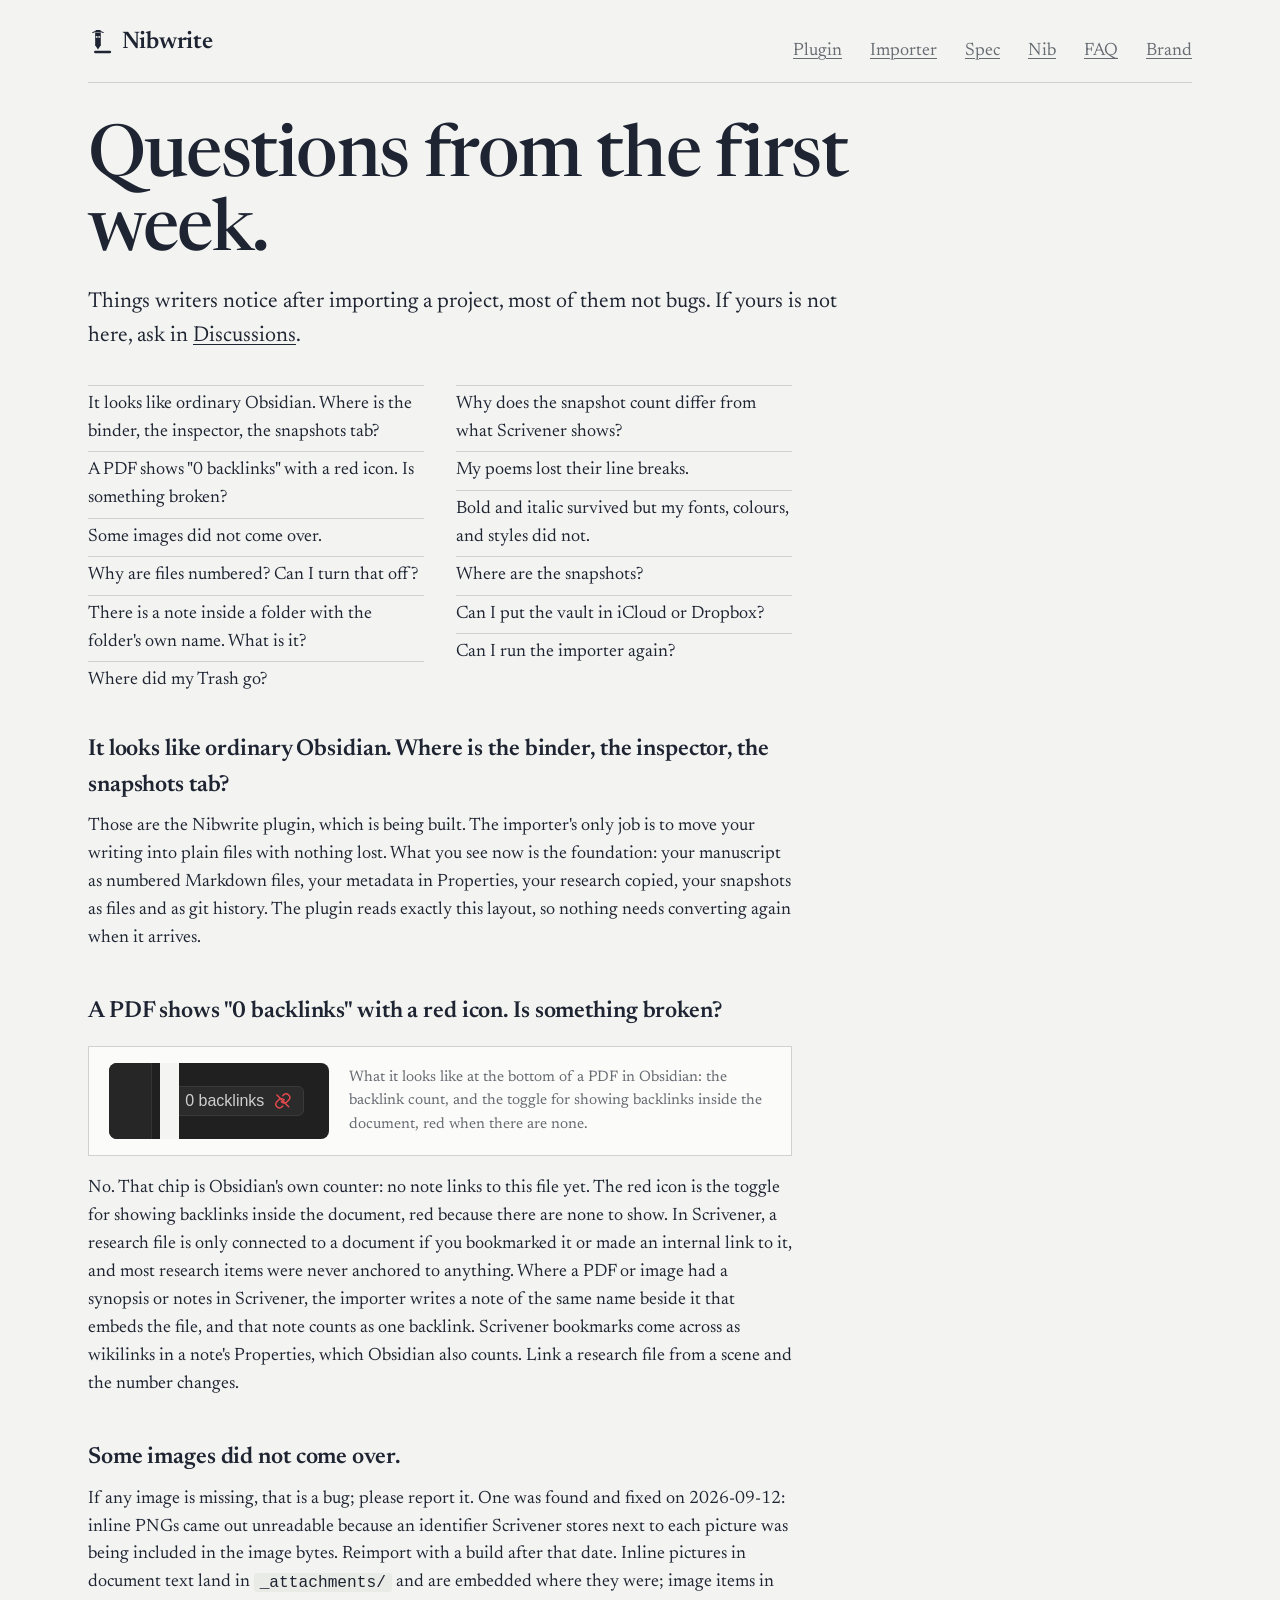
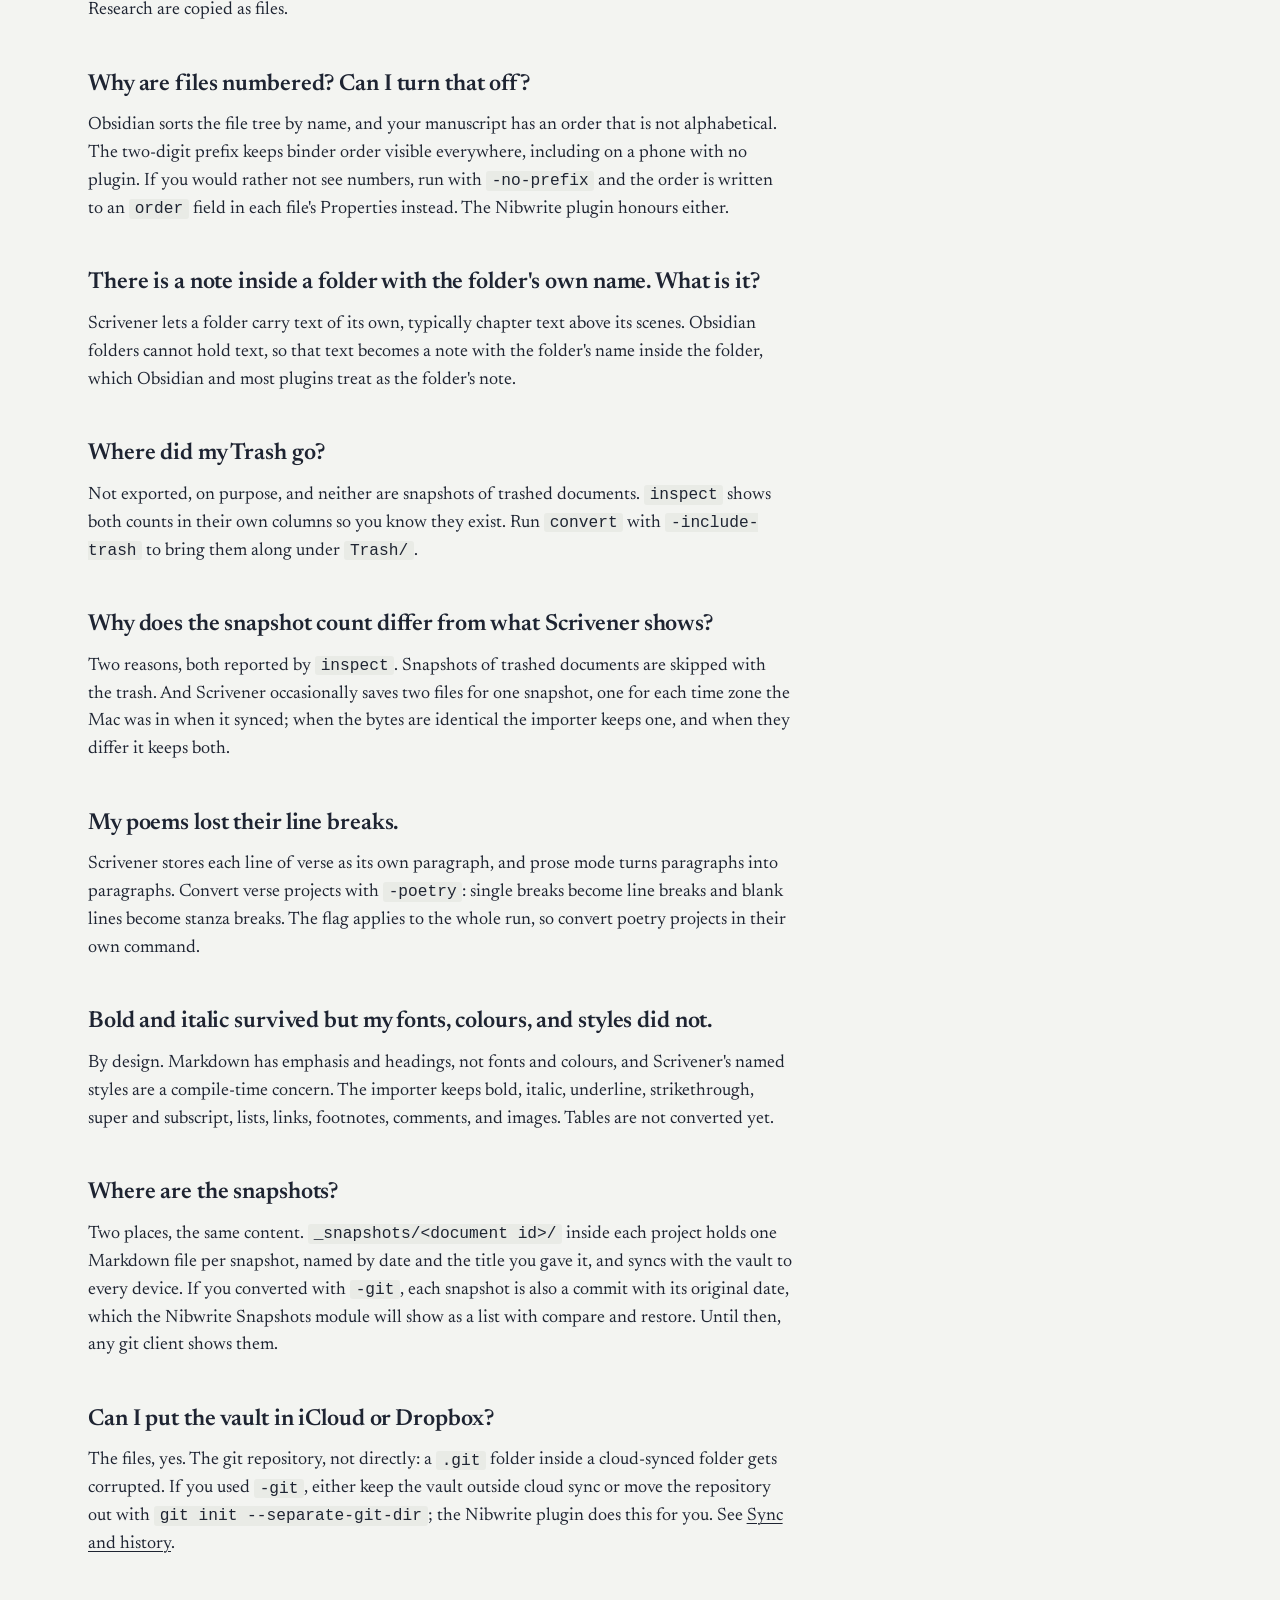
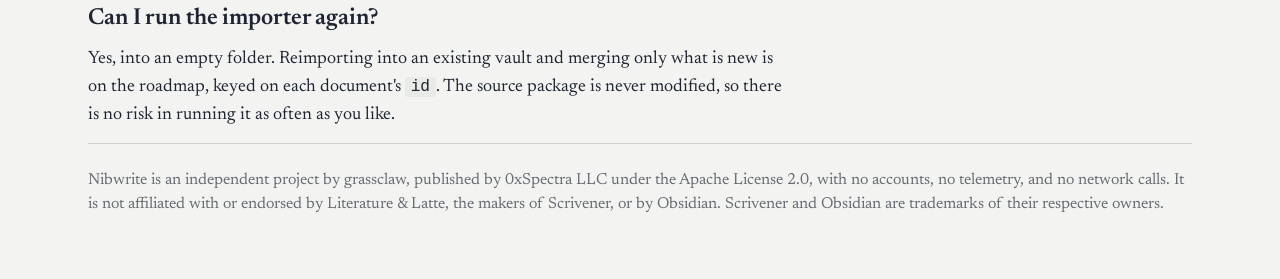
==== faq.html @ b35f5a3b "feat(site): rename the pages to Nibwrite with the Nib Rider sting as hero Signed-off-by: grassclaw <" ====
<!doctype html>
<html lang="en">
<head>
<meta charset="utf-8">
<meta name="viewport" content="width=device-width, initial-scale=1">
<title>Nibwrite FAQ</title>
<meta name="description" content="Binder, snapshots with side-by-side compare, inspector, corkboard, timeline, research, and compile for Obsidian. Files you own, git underneath.">
<link rel="icon" href="assets/favicon.svg" type="image/svg+xml">
<meta property="og:title" content="Nibwrite FAQ">
<meta property="og:description" content="Binder, snapshots with side-by-side compare, inspector, corkboard, research, and compile. Files you own.">
<meta property="og:image" content="https://longhand-io.github.io/longhand-site/brand/social/social-preview.png">
<meta name="twitter:card" content="summary_large_image">
<link rel="preconnect" href="https://fonts.googleapis.com">
<link rel="preconnect" href="https://fonts.gstatic.com" crossorigin>
<link href="https://fonts.googleapis.com/css2?family=Newsreader:ital,opsz,wght@0,6..72,400;0,6..72,500;0,6..72,600;1,6..72,400&display=swap" rel="stylesheet">
<style>
  :root {
    --paper: #F3F4F1;
    --paper-deep: #E9EBE6;
    --ink: #1E2432;
    --graphite: #676B72;
    --rule: #CFD2CC;
    --removed: #A8322B;
    --removed-wash: #F4DEDC;
    --added: #2F6F4E;
    --added-wash: #DCEBE2;
    --measure: 66ch;
  }
  * { box-sizing: border-box; }
  html { background: var(--paper); color: var(--ink); }
  body {
    margin: 0;
    font-family: "Newsreader", Georgia, "Times New Roman", serif;
    font-optical-sizing: auto;
    font-size: 1.125rem;
    line-height: 1.55;
  }
  a { color: inherit; text-decoration-thickness: 1px; text-underline-offset: 3px; }
  a:focus-visible, button:focus-visible { outline: 2px solid var(--ink); outline-offset: 3px; }
  .wrap { max-width: 72rem; margin: 0 auto; padding: 0 1.5rem; }
  header {
    display: flex; justify-content: space-between; align-items: baseline;
    padding: 1.5rem 0 1rem; border-bottom: 1px solid var(--rule);
  }
  header .name { display: flex; align-items: center; gap: .5rem; font-size: 1.5rem; font-weight: 600; letter-spacing: -0.01em; }
  header .name svg { width: 1.6rem; height: 1.6rem; }
  header nav a { margin-left: 1.5rem; color: var(--graphite); }
  h1 {
    font-size: clamp(2.4rem, 6vw, 4.5rem);
    line-height: 1.02; font-weight: 500; letter-spacing: -0.02em;
    margin: 2.5rem 0 1rem; max-width: 18ch;
  }
  .lede { font-size: 1.35rem; max-width: var(--measure); margin: 0 0 2rem; color: var(--ink); }
  .lede em { font-style: italic; }

  /* the compare panel */
  .compare {
    border: 1px solid var(--rule); background: #FBFBF9;
    margin: 0 0 4rem;
  }
  .compare .bar {
    display: grid; grid-template-columns: 1fr 1fr; gap: 0;
    border-bottom: 1px solid var(--rule); color: var(--graphite); font-size: 1rem;
  }
  .compare .bar div { padding: .7rem 1.25rem; }
  .compare .bar div + div { border-left: 1px solid var(--rule); }
  .compare .bar strong { color: var(--ink); font-weight: 500; }
  .compare .panes { display: grid; grid-template-columns: 1fr 1fr; }
  .compare .pane { padding: 1.5rem 1.25rem 1.75rem; }
  .compare .pane + .pane { border-left: 1px solid var(--rule); }
  .compare p { margin: 0 0 1rem; max-width: 40ch; }
  .compare p:last-child { margin-bottom: 0; }
  del, ins { text-decoration: none; padding: 0 .08em; border-radius: 2px; transition: background-color .6s ease, color .6s ease; }
  del { color: var(--removed); background: var(--removed-wash); }
  ins { color: var(--added); background: var(--added-wash); }
  .compare.quiet del, .compare.quiet ins { background: transparent; color: inherit; }
  .compare .foot {
    border-top: 1px solid var(--rule); padding: .7rem 1.25rem;
    font-family: ui-monospace, "SF Mono", Menlo, Consolas, monospace; font-size: .85rem; color: var(--graphite);
    white-space: nowrap; overflow-x: auto;
  }
  .compare .foot span { color: var(--ink); }

  section { padding: 0 0 3.5rem; }
  h2 { font-size: 1.9rem; font-weight: 500; letter-spacing: -0.01em; margin: 0 0 1rem; }
  section > p { max-width: var(--measure); margin: 0 0 1rem; }
  dl.changes { display: grid; grid-template-columns: 1fr 1fr; gap: 1.25rem 3rem; margin: 1.5rem 0 0; max-width: 60rem; }
  dl.changes div { border-top: 1px solid var(--rule); padding-top: .75rem; }
  dl.changes dt { font-weight: 600; margin: 0 0 .2rem; }
  dl.changes dd { margin: 0; color: var(--graphite); }
  ul.plain { list-style: none; padding: 0; margin: 1rem 0 0; max-width: var(--measure); }
  ul.plain li { padding: .55rem 0; border-top: 1px solid var(--rule); }
  ul.plain li:first-child { border-top: 0; padding-top: 0; }
  pre {
    background: var(--paper-deep); padding: 1rem 1.25rem; overflow-x: auto;
    font-family: ui-monospace, "SF Mono", Menlo, Consolas, monospace; font-size: .92rem; line-height: 1.5;
    max-width: 60rem; margin: 1rem 0;
  }
  .two { display: grid; grid-template-columns: 1fr 1fr; gap: 3rem; max-width: 60rem; }
  .two > div { min-width: 0; }
  .two h3 { font-size: 1.25rem; font-weight: 600; margin: 0 0 .5rem; }
  .two p { margin: 0 0 .75rem; color: var(--graphite); }
  footer { border-top: 1px solid var(--rule); padding: 1.5rem 0 3rem; color: var(--graphite); font-size: 1rem; }

  /* feature panels */
  .panel { border: 1px solid var(--rule); background: #FBFBF9; margin: 1.5rem 0 0; }
  .panel .bar { display: flex; justify-content: space-between; gap: 1rem; padding: .7rem 1.25rem; border-bottom: 1px solid var(--rule); color: var(--graphite); font-size: 1rem; }
  .panel .bar strong { color: var(--ink); font-weight: 500; }
  .panel .body { padding: 1.25rem; }
  .feature { padding: 0 0 3.5rem; }
  .feature > p { max-width: var(--measure); margin: 0 0 .5rem; }
  .split { display: grid; grid-template-columns: 1.2fr 1fr; }
  .split > div + div { border-left: 1px solid var(--rule); }
  .split > div { padding: 1.25rem; }
  .tag { display: inline-block; border: 1px solid var(--rule); border-radius: 3px; padding: .05rem .45rem; font-size: .9rem; color: var(--ink); background: #fff; white-space: nowrap; }
  .lab { display: inline-block; width: .7rem; height: .7rem; border-radius: 50%; vertical-align: -1px; margin-right: .35rem; }
  .red { background: #B65A52; } .blue { background: #4C6A9A; } .green { background: #5E8A5C; } .yellow { background: #C9A24A; }

  /* timeline */
  .tl { position: relative; padding: .5rem 0 0; }
  .tl .ruler { display: flex; justify-content: space-between; border-bottom: 1px solid var(--ink); padding-bottom: .3rem; font-size: .9rem; color: var(--graphite); }
  .tl .track { position: relative; height: 4.6rem; }
  .tl .track + .track { border-top: 1px dashed var(--rule); }
  .tl .track .name { position: absolute; left: 0; top: .5rem; font-size: .85rem; color: var(--graphite); }
  .tl .pin { position: absolute; top: 1.9rem; transform: translateX(-50%); }
  .tl .pin::before { content: ""; position: absolute; left: 50%; top: -1.35rem; width: 1px; height: 1.3rem; background: var(--ink); }
  .tl .pin.event .tag { border-style: dashed; color: var(--graphite); }
  .tl .dot { position: absolute; top: 1.3rem; width: .55rem; height: .55rem; border-radius: 50%; background: var(--ink); transform: translateX(-50%); }
  .tl .dot.small { width: .4rem; height: .4rem; background: var(--graphite); }


  /* threads (corkboard arranged by label) */
  .threads { display: grid; grid-template-columns: 3rem repeat(3, 1fr); column-gap: 1.25rem; row-gap: .9rem; position: relative; }
  .threads .th { font-size: .95rem; color: var(--graphite); padding-bottom: .4rem; border-bottom: 1px solid var(--rule); }
  .threads .th.first { grid-column: 1; }
  .threads .ord { font-size: .85rem; color: var(--graphite); align-self: center; }
  .threads .lane { position: relative; }
  .threads .lane::before { content: ""; position: absolute; left: 50%; top: -.9rem; bottom: -.9rem; width: 3px; background: var(--rule); }
  .threads .lane.mara::before { background: #E3C6C3; }
  .threads .lane.tom::before { background: #C9D2E2; }
  .threads .lane.town::before { background: #CFDCCF; }
  .threads .lane.last::before { bottom: 0; }
  .threads .card { position: relative; margin: 0; border-left: 3px solid var(--rule); }
  .threads .card.mara { border-left-color: #B65A52; }
  .threads .card.tom { border-left-color: #4C6A9A; }
  .threads .card.town { border-left-color: #5E8A5C; }
  .threads .card.ghost { border-style: dashed; background: transparent; box-shadow: none; color: var(--graphite); }
  .axis { display: flex; gap: 1rem; align-items: center; font-size: .95rem; color: var(--graphite); }
  .axis span { border: 1px solid var(--rule); border-radius: 3px; padding: .05rem .5rem; background: #fff; }
  .axis span.on { color: var(--ink); border-color: var(--ink); }

  /* research */
  .excerpt p { margin: 0 0 .9rem; max-width: 42ch; }
  .excerpt p:last-child { margin: 0; }
  .excerpt mark { background: var(--added-wash); color: inherit; padding: 0 .08em; }
  .pins { list-style: none; margin: 0; padding: 0; }
  .pins li { display: grid; grid-template-columns: 2.6rem 1fr; gap: .8rem; padding: .7rem 0; border-top: 1px solid var(--rule); }
  .pins li:first-child { border-top: 0; padding-top: 0; }
  .pins .thumb { width: 2.6rem; height: 3.2rem; border: 1px solid var(--rule); background: #fff; font-size: .7rem; color: var(--graphite); display: flex; align-items: flex-end; justify-content: center; padding-bottom: .2rem; }
  .pins .thumb.img { background: linear-gradient(160deg, #D7DACF, #B9BFB3); }
  .pins .thumb.note { background: repeating-linear-gradient(#fff 0 .35rem, var(--rule) .35rem .38rem); }
  .pins .what { font-weight: 600; }
  .pins .why { color: var(--graphite); font-size: .95rem; }
  .pins q { quotes: "\201C" "\201D"; }

  /* corkboard */
  .cork { display: grid; grid-template-columns: repeat(3, 1fr); gap: 1rem; }
  .cork .col h4 { margin: 0 0 .6rem; font-weight: 500; font-size: 1rem; color: var(--graphite); }
  .card { background: #fff; border: 1px solid var(--rule); padding: .75rem .9rem .8rem; margin-bottom: .75rem; box-shadow: 0 1px 0 var(--rule); }
  .card .t { font-weight: 600; margin-bottom: .2rem; }
  .card .s { color: var(--graphite); font-size: .95rem; }
  .card .n { font-size: .8rem; color: var(--graphite); margin-top: .5rem; }

  /* binder + inspector */
  .tree { list-style: none; margin: 0; padding: 0; }
  .tree li { display: flex; justify-content: space-between; padding: .3rem 0; }
  .tree li.dir { font-weight: 600; }
  .tree li.in { padding-left: 1.25rem; }
  .tree li.sel { background: var(--paper-deep); margin: 0 -.5rem; padding-left: 1.75rem; padding-right: .5rem; }
  .tree .wc { color: var(--graphite); font-size: .9rem; }
  .insp dl { margin: 0; }
  .insp dt { font-size: .85rem; color: var(--graphite); margin-top: .8rem; }
  .insp dt:first-child { margin-top: 0; }
  .insp dd { margin: .1rem 0 0; }
  .insp .tabs { display: flex; gap: 1.25rem; border-bottom: 1px solid var(--rule); margin: 0 0 1rem; font-size: .95rem; color: var(--graphite); }
  .insp .tabs span:first-child { color: var(--ink); border-bottom: 2px solid var(--ink); padding-bottom: .35rem; margin-bottom: -1px; }
  .snaps { list-style: none; margin: .5rem 0 0; padding: 0; font-size: .95rem; }
  .snaps li { display: flex; justify-content: space-between; padding: .35rem 0; border-top: 1px solid var(--rule); }
  .snaps li span:last-child { color: var(--graphite); }

  /* map */
  .map { position: relative; height: 18rem; background:
      radial-gradient(ellipse at 20% 30%, #C9CFC0 0 18%, transparent 19%),
      radial-gradient(ellipse at 70% 65%, #C2C9B8 0 26%, transparent 27%),
      radial-gradient(ellipse at 55% 20%, #D5DACC 0 12%, transparent 13%),
      linear-gradient(#E3E6DD, #DADED4); }
  .map .river { position: absolute; left: 0; right: 0; top: 52%; height: 2px; background: #9DB0BF; transform: rotate(-8deg); }
  .map .mpin { position: absolute; transform: translate(-50%, -100%); }
  .map .mpin::after { content: ""; position: absolute; left: 50%; bottom: -.5rem; width: .5rem; height: .5rem; background: var(--ink); border-radius: 50%; transform: translateX(-50%); }
  .map .mpin .tag { display: block; margin-bottom: .3rem; }

  @media (max-width: 720px) {
    .split, .cork { grid-template-columns: 1fr; }
    .split > div + div { border-left: 0; border-top: 1px solid var(--rule); }
    .tl .track { height: 5.4rem; }
    .threads { grid-template-columns: 2rem repeat(3, 1fr); column-gap: .5rem; }
  }

  /* world map */
  .world { position: relative; height: 22rem; overflow: hidden; background: radial-gradient(ellipse at 60% 40%, #DDE4E6, #D3DBDE 70%); }
  .world svg.map { position: absolute; inset: 0; width: 100%; height: 100%; }
  .world .mpin { position: absolute; transform: translate(-50%, -100%); }
  .world .mpin::after { content: ""; position: absolute; left: 50%; bottom: -.45rem; width: .5rem; height: .5rem; background: var(--ink); border-radius: 50%; transform: translateX(-50%); box-shadow: 0 0 0 2px #FBFBF9; }
  .world .mpin .tag { display: block; margin-bottom: .35rem; }
  .world3d { position: relative; height: 26rem; overflow: hidden; background: linear-gradient(#E3E9EB, #C9D3D8); cursor: grab; touch-action: none; user-select: none; -webkit-user-select: none; }
  .world3d:active { cursor: grabbing; }
  .world3d canvas { position: absolute; inset: 0; width: 100%; height: 100%; display: block; }
  .world3d .pins3d { position: absolute; inset: 0; pointer-events: none; }
  .world3d .pins3d .pcard { pointer-events: auto; }
  .world3d .mpin { position: absolute; transform: translate(-50%, -100%); pointer-events: auto; cursor: pointer; }
  .world3d .mpin .tag { display: block; box-shadow: 0 1px 0 var(--rule); }
  .world3d .mpin .stem { display: block; width: 2px; height: 26px; background: var(--ink); margin: 0 auto; }
  .world3d .mpin::after { content: ""; position: absolute; left: 50%; bottom: -.28rem; width: .5rem; height: .5rem; background: var(--ink); border-radius: 50%; transform: translateX(-50%); box-shadow: 0 0 0 2px #FBFBF9; }
  .world3d .mpin.hidden { display: none; }
  .world3d .nowebgl { position: absolute; inset: auto 1.25rem 1rem; margin: 0; color: var(--graphite); }
  .axis .hint { border: 0; background: transparent; color: var(--graphite); padding: 0; margin-right: .5rem; }
  .place { font-family: "Newsreader", Georgia, serif; font-style: italic; font-size: 11px; fill: #4F5560; }
  .sea { font-family: "Newsreader", Georgia, serif; font-style: italic; font-size: 12px; fill: #7E8A94; letter-spacing: .12em; }

  /* cast */
  .cast { display: grid; grid-template-columns: 11rem 1fr 9rem; gap: .6rem 1.25rem; align-items: center; }
  .cast .hd { font-size: .9rem; color: var(--graphite); padding-bottom: .4rem; border-bottom: 1px solid var(--rule); }
  .cast .who { font-weight: 600; }
  .cast .who small { display: block; font-weight: 400; color: var(--graphite); font-size: .85rem; }
  .cast .strip { display: grid; grid-template-columns: repeat(12, 1fr); gap: 3px; }
  .cast .strip i { display: block; height: 1.15rem; border: 1px solid var(--rule); background: #fff; border-radius: 2px; }
  .cast .strip i.on { background: var(--ink); border-color: var(--ink); }
  .cast .strip i.on.red { background: #B65A52; border-color: #B65A52; }
  .cast .strip i.on.blue { background: #4C6A9A; border-color: #4C6A9A; }
  .cast .strip i.on.green { background: #5E8A5C; border-color: #5E8A5C; }
  .cast .strip i.cur { box-shadow: 0 0 0 2px var(--ink); }
  .cast .last { color: var(--graphite); font-size: .95rem; }
  .cast .scenes { display: grid; grid-template-columns: repeat(12, 1fr); gap: 3px; font-size: .7rem; color: var(--graphite); text-align: center; }
  @media (max-width: 720px) { .cast { grid-template-columns: 1fr; } .cast .hd, .cast .last { display: none; } .world3d { height: 18rem; } }


  /* place cards */
  .pcard { position: absolute; z-index: 5; width: 19rem; max-height: calc(100% - 16px); overflow-y: auto; overscroll-behavior: contain; background: #FBFBF9; border: 1px solid var(--rule); box-shadow: 0 6px 18px rgba(30,36,50,.10); font-size: .95rem; pointer-events: auto; }
  .pcard[hidden] { display: none; }
  .pcard .ph { position: sticky; top: 0; z-index: 1; background: #FBFBF9; padding: .7rem .9rem .5rem; border-bottom: 1px solid var(--rule); }
  .pcard .ph strong { display: block; font-weight: 600; font-size: 1.05rem; }
  .pcard .ph span { color: var(--graphite); font-size: .85rem; }
  .pcard input { width: 100%; box-sizing: border-box; margin: .55rem 0 0; padding: .3rem .5rem; border: 1px solid var(--rule); background: #fff; font: inherit; font-size: .9rem; color: var(--ink); }
  .pcard input:focus { outline: 2px solid var(--ink); outline-offset: 1px; }
  .pcard .imgs { display: flex; gap: .4rem; padding: .6rem .9rem 0; overflow-x: auto; }
  .pcard .imgs figure { margin: 0; flex: 0 0 5.2rem; }
  .pcard .imgs .ph-img { height: 3.4rem; border: 1px solid var(--rule); border-radius: 2px; }
  .pcard .imgs figcaption { font-size: .72rem; color: var(--graphite); margin-top: .2rem; line-height: 1.2; }
  .i1 { background: linear-gradient(160deg, #D7DACF, #B9BFB3); }
  .i2 { background: linear-gradient(200deg, #CFD9DD 40%, #9DB0BF); }
  .i3 { background: repeating-linear-gradient(135deg, #E6E8DE 0 6px, #D5DBC3 6px 12px); }
  .i4 { background: radial-gradient(circle at 30% 30%, #F3F4F1, #C4C9BE 70%); }
  .pcard ul { list-style: none; margin: .5rem 0 0; padding: 0 .9rem .6rem; }
  .pcard li { padding: .45rem 0; border-top: 1px solid var(--rule); }
  .pcard li:first-child { border-top: 0; }
  .pcard li .ch { color: var(--graphite); font-size: .8rem; }
  .pcard li .ti { font-weight: 600; }
  .pcard li .ex { color: var(--graphite); font-size: .88rem; }
  .pcard li .ex mark { background: var(--added-wash); color: inherit; }
  .pcard .none { color: var(--graphite); padding: .5rem .9rem .7rem; }
  .world .mpin, .world3d .mpin { cursor: pointer; }
  .world .mpin .tag:hover, .world3d .mpin .tag:hover, .mpin.open .tag { border-color: var(--ink); }


  /* nib */
  .nib { display: grid; grid-template-columns: 7rem 1fr; gap: 2rem; align-items: start; max-width: 60rem; }
  .nib .icon { width: 7rem; height: 7rem; border-radius: 1.4rem; background: var(--ink); color: var(--paper); display: grid; place-items: center; }
  .nib .icon svg { width: 5rem; height: 5rem; }
  .nib p { margin: 0 0 1rem; }
  .chat { border: 1px solid var(--rule); background: #FBFBF9; max-width: 60rem; margin: 1.5rem 0 0; }
  .chat .msg { display: grid; grid-template-columns: 2rem 1fr; gap: .8rem; padding: .9rem 1.1rem; border-top: 1px solid var(--rule); }
  .chat .msg:first-child { border-top: 0; }
  .chat .msg .av { width: 2rem; height: 2rem; border-radius: .5rem; display: grid; place-items: center; font-size: .8rem; color: var(--graphite); border: 1px solid var(--rule); }
  .chat .msg .av.n { background: var(--ink); color: var(--paper); border-color: var(--ink); }
  .chat .msg .av svg { width: 1.3rem; height: 1.3rem; }
  .chat .msg p { margin: 0 0 .4rem; }
  .chat .msg p:last-child { margin: 0; }
  .chat .msg .act { display: inline-block; border: 1px solid var(--ink); border-radius: 3px; padding: .05rem .5rem; margin-right: .4rem; font-size: .9rem; }
  .chat .you { color: var(--ink); }
  .split2 { display: grid; grid-template-columns: 1fr 1fr; gap: 3rem; max-width: 60rem; }
  .split2 h3 { font-size: 1.25rem; font-weight: 600; margin: 0 0 .5rem; }
  .split2 ul { margin: 0; padding-left: 1.1rem; }
  .split2 li { margin: .25rem 0; }
  .split2 li small { color: var(--graphite); }
  @media (max-width: 720px) { .nib, .split2 { grid-template-columns: 1fr; } }


  /* faq */
  .faq { max-width: 44rem; }
  .faq h2 { font-size: 1.45rem; font-weight: 600; margin: 2.6rem 0 .6rem; letter-spacing: -0.005em; }
  .faq h2:first-of-type { margin-top: 1rem; }
  .faq p { margin: 0 0 .8rem; }
  .faq code { font-family: ui-monospace, "SF Mono", Menlo, Consolas, monospace; font-size: .9em; background: var(--paper-deep); padding: .05em .35em; border-radius: 3px; }
  .faq .toc { list-style: none; padding: 0; margin: 1rem 0 2rem; columns: 2; column-gap: 2rem; }
  .faq .toc li { padding: .3rem 0; border-top: 1px solid var(--rule); break-inside: avoid; }
  .faq .toc a { color: var(--ink); text-decoration: none; }
  .faq .toc a:hover { text-decoration: underline; }
  .figure { display: grid; grid-template-columns: auto 1fr; gap: 1.25rem; align-items: center; margin: 1rem 0 1.2rem; padding: 1rem 1.25rem; border: 1px solid var(--rule); background: #FBFBF9; }
  .figure .cap { color: var(--graphite); font-size: .95rem; }
  .obs { background: #202020; border-radius: 8px; padding: 1.4rem 1.6rem 1.4rem 4rem; position: relative; overflow: hidden; }
  .obs::before { content: ""; position: absolute; left: 0; top: 0; bottom: 0; width: 2.6rem; background: #262626; border-right: 1px solid #333; }
  .obs::after { content: ""; position: absolute; left: 3.2rem; top: 0; bottom: 0; width: 1.2rem; background: #f4f4f2; }
  .chip { display: inline-flex; align-items: center; gap: .6rem; background: #2b2b2b; color: #cfcfcf; border: 1px solid #3a3a3a; border-radius: 6px; padding: .35rem .7rem; font: 500 1rem/1 -apple-system, "Helvetica Neue", Helvetica, Arial, sans-serif; position: relative; }
  .chip svg { width: 1.1rem; height: 1.1rem; }
  @media (max-width: 720px) { .faq .toc { columns: 1; } .figure { grid-template-columns: 1fr; } }

  @media (max-width: 720px) {
    .compare .bar, .compare .panes, dl.changes, .two { grid-template-columns: 1fr; }
    .compare .bar div + div, .compare .pane + .pane { border-left: 0; border-top: 1px solid var(--rule); }
    header nav a { margin-left: 1rem; }
  }
  @media (prefers-reduced-motion: reduce) { del, ins { transition: none; } }
</style>
</head>
<body>
<div class="wrap">
  <header>
    <a class="name" href="index.html" style="text-decoration:none"><svg viewBox="0 0 100 100" aria-hidden="true"><polygon points="28,10 50,10 50,60 39,76 28,60" fill="currentColor"/><circle cx="34" cy="27" r="4" fill="var(--paper)"/><circle cx="44" cy="27" r="4" fill="var(--paper)"/><circle cx="35" cy="27.6" r="1.7" fill="currentColor"/><circle cx="45" cy="27.6" r="1.7" fill="currentColor"/><path d="M18 10 C 26 4, 52 4, 60 10" stroke="currentColor" stroke-width="4" stroke-linecap="round" fill="none"/><path d="M29 8 L 31 -6 L 48 -7 L 50 7 Z" fill="currentColor"/><path d="M28 86 H 86" stroke="currentColor" stroke-width="9" stroke-linecap="round"/></svg>Nibwrite</a>
    <nav>
      <a href="https://github.com/Longhand-io/longhand">Plugin</a>
      <a href="https://github.com/Longhand-io/scrivener-to-obsidian">Importer</a>
      <a href="https://github.com/Longhand-io/longhand/blob/main/docs/spec.md">Spec</a>
      <a href="index.html#nib">Nib</a>
      <a href="faq.html">FAQ</a>
      <a href="https://github.com/Longhand-io/longhand-site/tree/main/brand">Brand</a>
    </nav>
  </header>

  <h1>Questions from the first week.</h1>
<!-- faq:start -->
  <p class="lede">Things writers notice after importing a project, most of them not bugs. If yours is not here, ask in <a href="https://github.com/Longhand-io/longhand/discussions">Discussions</a>.</p>
  <div class="faq">
  <ul class="toc">
    <li><a href="#it-looks-like-ordinary-obsidian-where-is">It looks like ordinary Obsidian. Where is the binder, the inspector, the snapshots tab?</a></li>
    <li><a href="#a-pdf-shows-0-backlinks-with-a-red-icon">A PDF shows "0 backlinks" with a red icon. Is something broken?</a></li>
    <li><a href="#some-images-did-not-come-over">Some images did not come over.</a></li>
    <li><a href="#why-are-files-numbered-can-i-turn-that-o">Why are files numbered? Can I turn that off?</a></li>
    <li><a href="#there-is-a-note-inside-a-folder-with-the">There is a note inside a folder with the folder's own name. What is it?</a></li>
    <li><a href="#where-did-my-trash-go">Where did my Trash go?</a></li>
    <li><a href="#why-does-the-snapshot-count-differ-from">Why does the snapshot count differ from what Scrivener shows?</a></li>
    <li><a href="#my-poems-lost-their-line-breaks">My poems lost their line breaks.</a></li>
    <li><a href="#bold-and-italic-survived-but-my-fonts-co">Bold and italic survived but my fonts, colours, and styles did not.</a></li>
    <li><a href="#where-are-the-snapshots">Where are the snapshots?</a></li>
    <li><a href="#can-i-put-the-vault-in-icloud-or-dropbox">Can I put the vault in iCloud or Dropbox?</a></li>
    <li><a href="#can-i-run-the-importer-again">Can I run the importer again?</a></li>
  </ul>

  <h2 id="it-looks-like-ordinary-obsidian-where-is">It looks like ordinary Obsidian. Where is the binder, the inspector, the snapshots tab?</h2>
  <p>Those are the Nibwrite plugin, which is being built. The importer's only job is to move your writing into plain files with nothing lost. What you see now is the foundation: your manuscript as numbered Markdown files, your metadata in Properties, your research copied, your snapshots as files and as git history. The plugin reads exactly this layout, so nothing needs converting again when it arrives.</p>

  <h2 id="a-pdf-shows-0-backlinks-with-a-red-icon">A PDF shows "0 backlinks" with a red icon. Is something broken?</h2>
  <div class="figure">
    <div class="obs"><span class="chip"><span>0 backlinks</span><svg viewBox="0 0 24 24" fill="none" stroke="#e5484d" stroke-width="2" stroke-linecap="round" stroke-linejoin="round" aria-hidden="true"><path d="M10 13a5 5 0 0 0 7.5.5l3-3a5 5 0 0 0-7-7l-1.5 1.5"/><path d="M14 11a5 5 0 0 0-7.5-.5l-3 3a5 5 0 0 0 7 7l1.5-1.5"/><path d="M4 4l16 16"/></svg></span></div>
    <div class="cap">What it looks like at the bottom of a PDF in Obsidian: the backlink count, and the toggle for showing backlinks inside the document, red when there are none.</div>
  </div>
  <p>No. That chip is Obsidian's own counter: no note links to this file yet. The red icon is the toggle for showing backlinks inside the document, red because there are none to show. In Scrivener, a research file is only connected to a document if you bookmarked it or made an internal link to it, and most research items were never anchored to anything. Where a PDF or image had a synopsis or notes in Scrivener, the importer writes a note of the same name beside it that embeds the file, and that note counts as one backlink. Scrivener bookmarks come across as wikilinks in a note's Properties, which Obsidian also counts. Link a research file from a scene and the number changes.</p>

  <h2 id="some-images-did-not-come-over">Some images did not come over.</h2>
  <p>If any image is missing, that is a bug; please report it. One was found and fixed on 2026-09-12: inline PNGs came out unreadable because an identifier Scrivener stores next to each picture was being included in the image bytes. Reimport with a build after that date. Inline pictures in document text land in <code>_attachments/</code> and are embedded where they were; image items in Research are copied as files.</p>

  <h2 id="why-are-files-numbered-can-i-turn-that-o">Why are files numbered? Can I turn that off?</h2>
  <p>Obsidian sorts the file tree by name, and your manuscript has an order that is not alphabetical. The two-digit prefix keeps binder order visible everywhere, including on a phone with no plugin. If you would rather not see numbers, run with <code>-no-prefix</code> and the order is written to an <code>order</code> field in each file's Properties instead. The Nibwrite plugin honours either.</p>

  <h2 id="there-is-a-note-inside-a-folder-with-the">There is a note inside a folder with the folder's own name. What is it?</h2>
  <p>Scrivener lets a folder carry text of its own, typically chapter text above its scenes. Obsidian folders cannot hold text, so that text becomes a note with the folder's name inside the folder, which Obsidian and most plugins treat as the folder's note.</p>

  <h2 id="where-did-my-trash-go">Where did my Trash go?</h2>
  <p>Not exported, on purpose, and neither are snapshots of trashed documents. <code>inspect</code> shows both counts in their own columns so you know they exist. Run <code>convert</code> with <code>-include-trash</code> to bring them along under <code>Trash/</code>.</p>

  <h2 id="why-does-the-snapshot-count-differ-from">Why does the snapshot count differ from what Scrivener shows?</h2>
  <p>Two reasons, both reported by <code>inspect</code>. Snapshots of trashed documents are skipped with the trash. And Scrivener occasionally saves two files for one snapshot, one for each time zone the Mac was in when it synced; when the bytes are identical the importer keeps one, and when they differ it keeps both.</p>

  <h2 id="my-poems-lost-their-line-breaks">My poems lost their line breaks.</h2>
  <p>Scrivener stores each line of verse as its own paragraph, and prose mode turns paragraphs into paragraphs. Convert verse projects with <code>-poetry</code>: single breaks become line breaks and blank lines become stanza breaks. The flag applies to the whole run, so convert poetry projects in their own command.</p>

  <h2 id="bold-and-italic-survived-but-my-fonts-co">Bold and italic survived but my fonts, colours, and styles did not.</h2>
  <p>By design. Markdown has emphasis and headings, not fonts and colours, and Scrivener's named styles are a compile-time concern. The importer keeps bold, italic, underline, strikethrough, super and subscript, lists, links, footnotes, comments, and images. Tables are not converted yet.</p>

  <h2 id="where-are-the-snapshots">Where are the snapshots?</h2>
  <p>Two places, the same content. <code>_snapshots/&lt;document id&gt;/</code> inside each project holds one Markdown file per snapshot, named by date and the title you gave it, and syncs with the vault to every device. If you converted with <code>-git</code>, each snapshot is also a commit with its original date, which the Nibwrite Snapshots module will show as a list with compare and restore. Until then, any git client shows them.</p>

  <h2 id="can-i-put-the-vault-in-icloud-or-dropbox">Can I put the vault in iCloud or Dropbox?</h2>
  <p>The files, yes. The git repository, not directly: a <code>.git</code> folder inside a cloud-synced folder gets corrupted. If you used <code>-git</code>, either keep the vault outside cloud sync or move the repository out with <code>git init --separate-git-dir</code>; the Nibwrite plugin does this for you. See <a href="https://github.com/Longhand-io/longhand/blob/main/docs/sync-and-history.md">Sync and history</a>.</p>

  <h2 id="can-i-run-the-importer-again">Can I run the importer again?</h2>
  <p>Yes, into an empty folder. Reimporting into an existing vault and merging only what is new is on the roadmap, keyed on each document's <code>id</code>. The source package is never modified, so there is no risk in running it as often as you like.</p>
  </div>
<!-- faq:end -->

  <footer>Nibwrite is an independent project by grassclaw, published by 0xSpectra LLC under the Apache License 2.0, with no accounts, no telemetry, and no network calls. It is not affiliated with or endorsed by Literature &amp; Latte, the makers of Scrivener, or by Obsidian. Scrivener and Obsidian are trademarks of their respective owners.</footer>
</div>
</body>
</html>
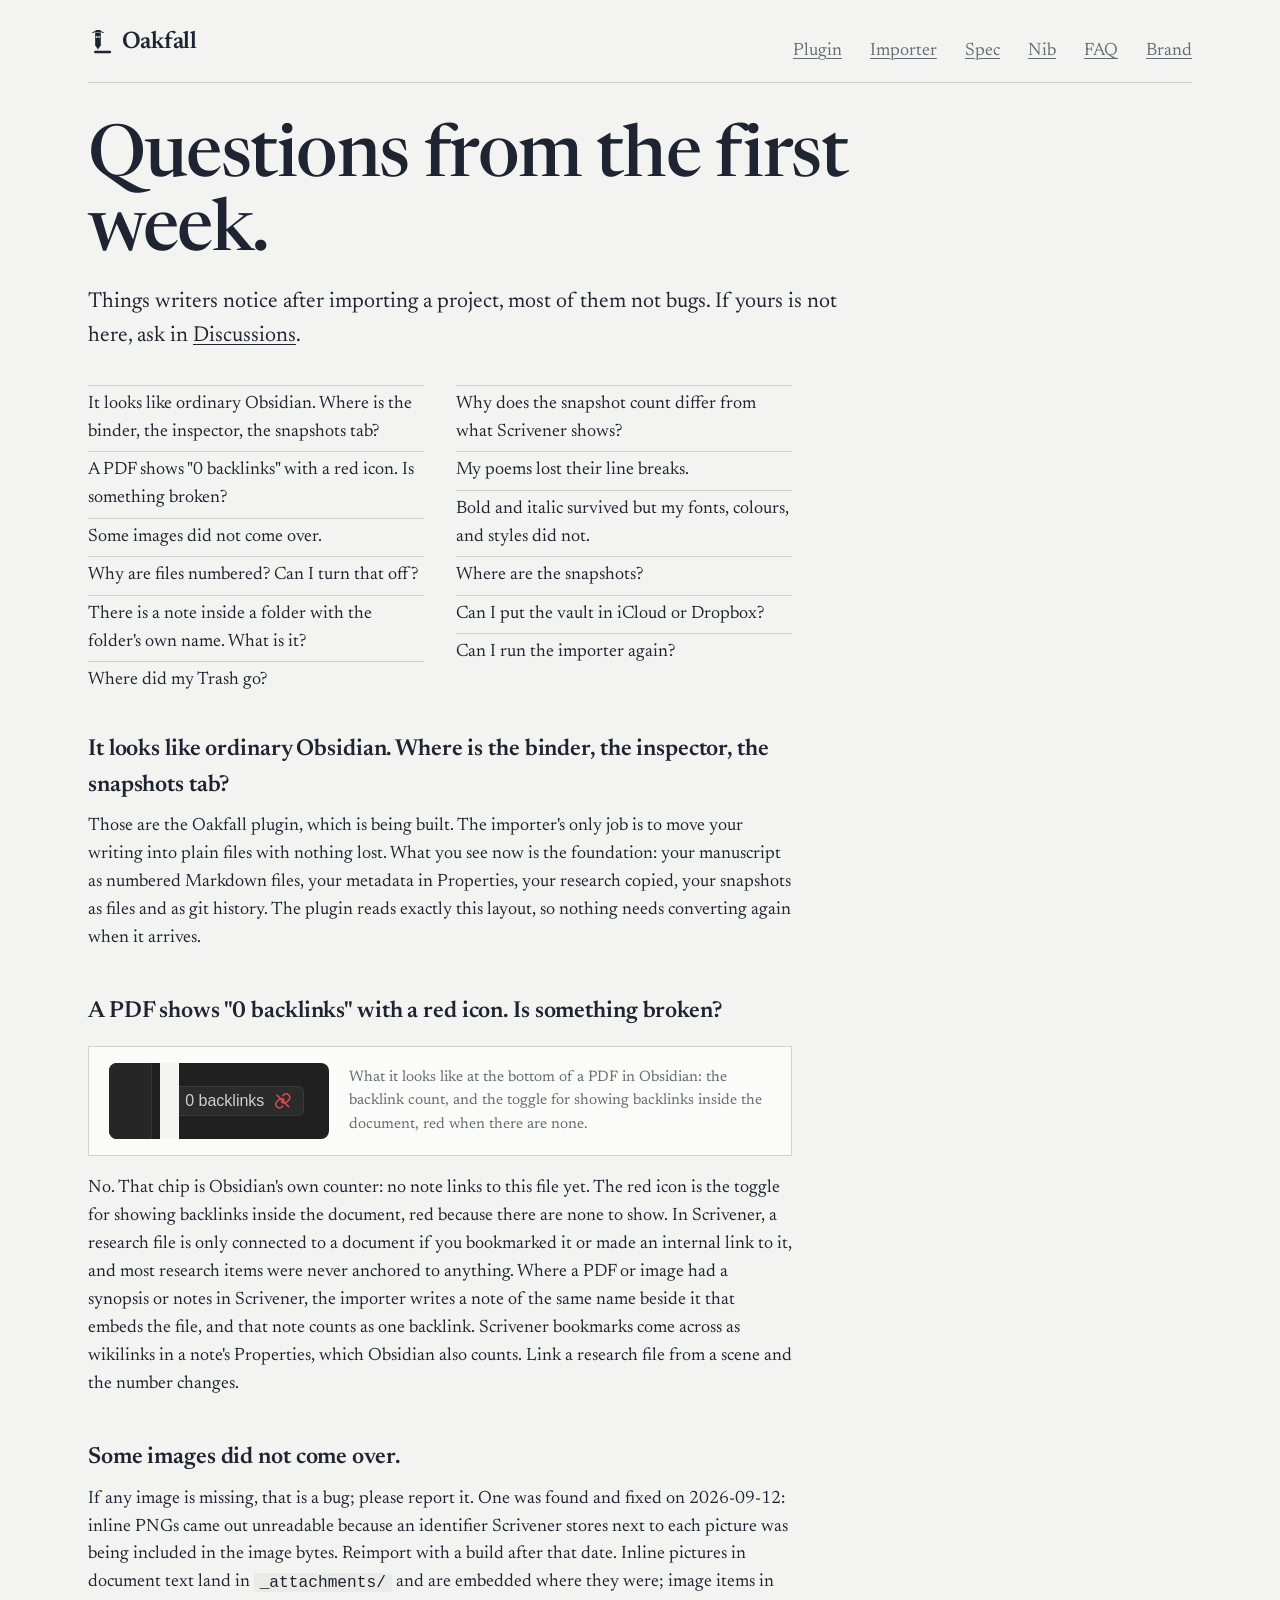
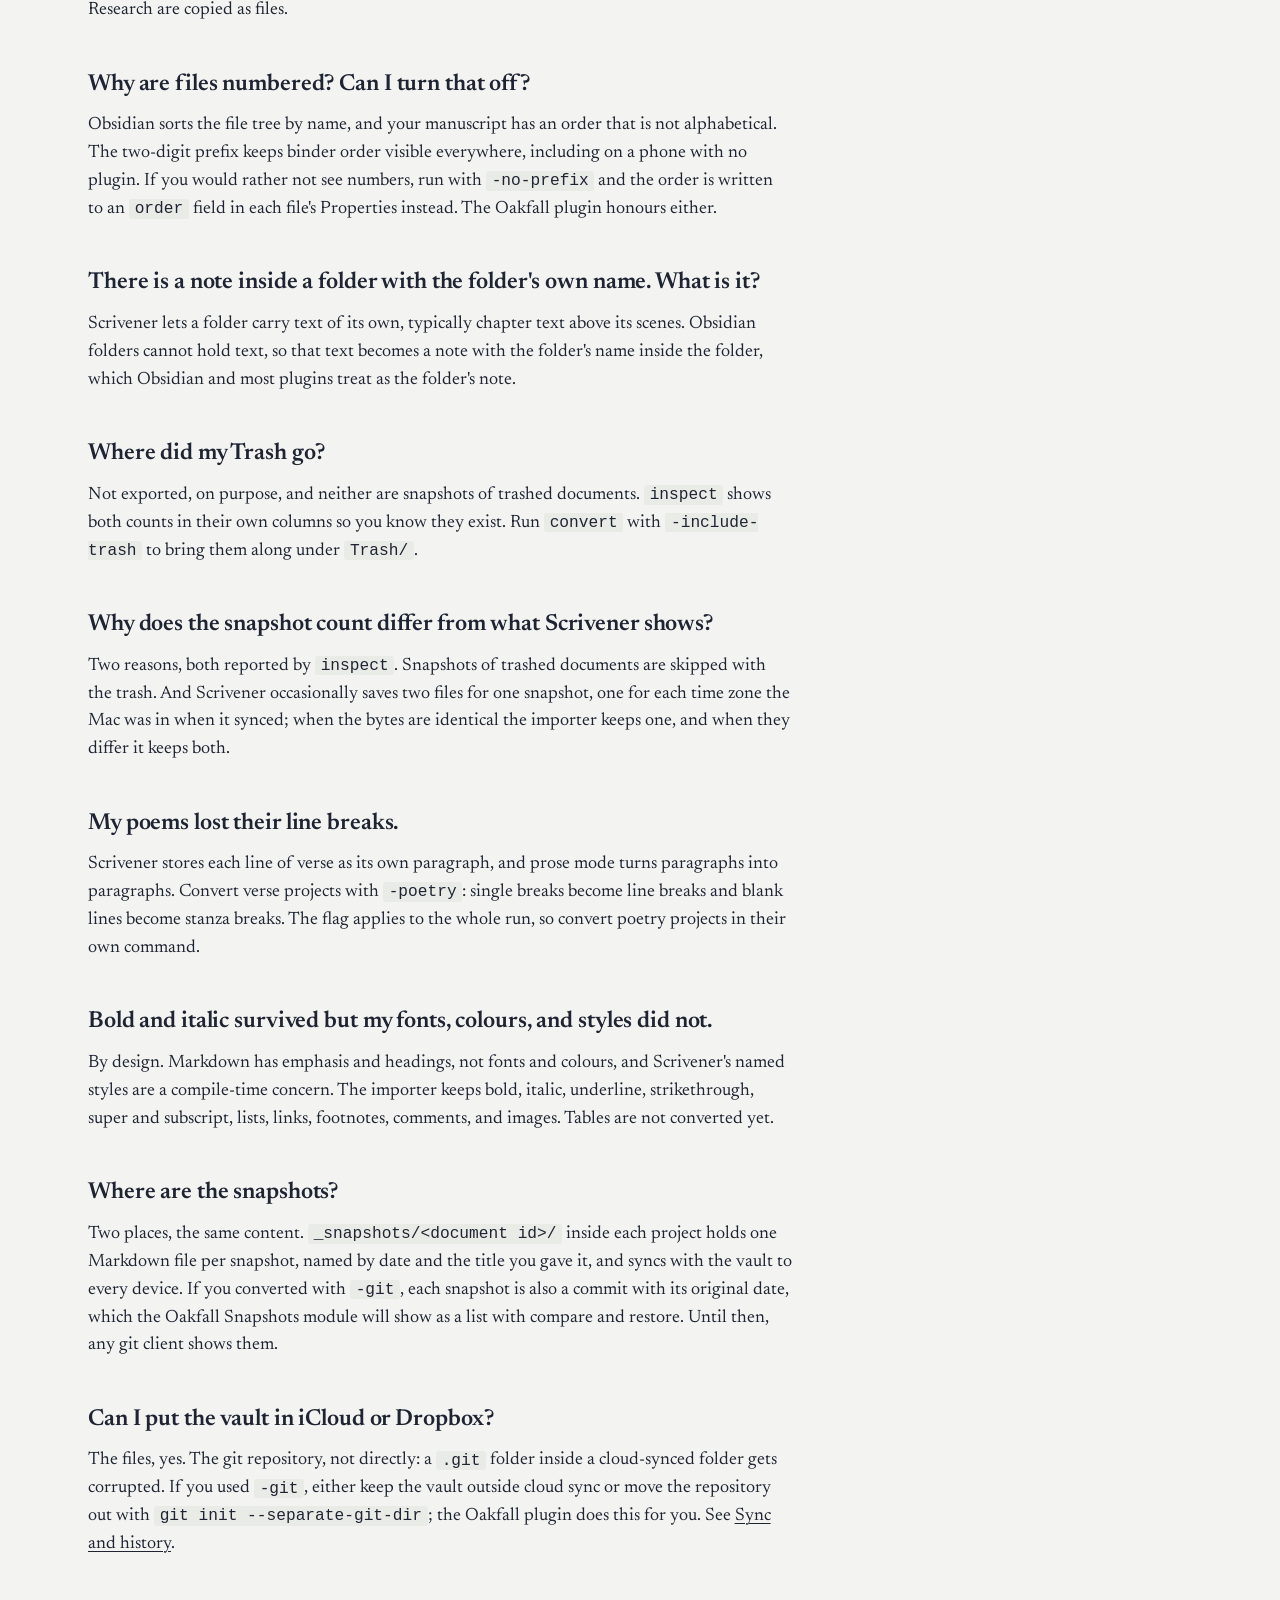
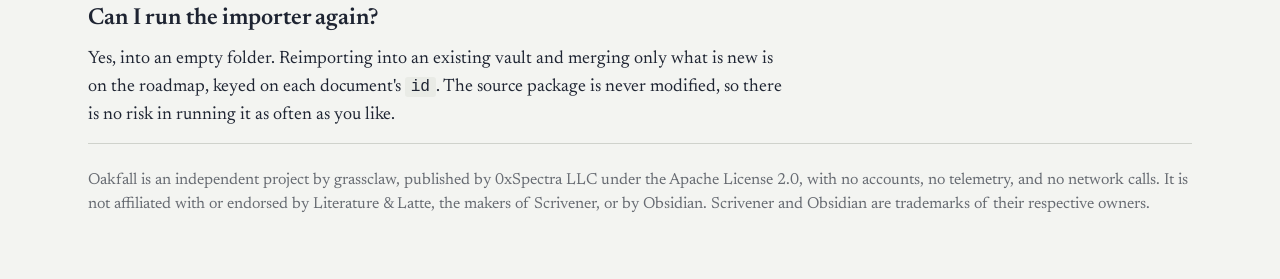
==== commit acde1be9: "refactor: rename Nibwrite to Oakfall in the site, docs, and social preview Signed-off-by: grassclaw " ====
--- a/faq.html
+++ b/faq.html
@@ -3,12 +3,12 @@
 <head>
 <meta charset="utf-8">
 <meta name="viewport" content="width=device-width, initial-scale=1">
-<title>Nibwrite FAQ</title>
+<title>Oakfall FAQ</title>
 <meta name="description" content="Binder, snapshots with side-by-side compare, inspector, corkboard, timeline, research, and compile for Obsidian. Files you own, git underneath.">
 <link rel="icon" href="assets/favicon.svg" type="image/svg+xml">
-<meta property="og:title" content="Nibwrite FAQ">
+<meta property="og:title" content="Oakfall FAQ">
 <meta property="og:description" content="Binder, snapshots with side-by-side compare, inspector, corkboard, research, and compile. Files you own.">
-<meta property="og:image" content="https://longhand-io.github.io/longhand-site/brand/social/social-preview.png">
+<meta property="og:image" content="https://oakfall.github.io/oakfall-site/brand/social/social-preview.png">
 <meta name="twitter:card" content="summary_large_image">
 <link rel="preconnect" href="https://fonts.googleapis.com">
 <link rel="preconnect" href="https://fonts.gstatic.com" crossorigin>
@@ -325,20 +325,20 @@
 <body>
 <div class="wrap">
   <header>
-    <a class="name" href="index.html" style="text-decoration:none"><svg viewBox="0 0 100 100" aria-hidden="true"><polygon points="28,10 50,10 50,60 39,76 28,60" fill="currentColor"/><circle cx="34" cy="27" r="4" fill="var(--paper)"/><circle cx="44" cy="27" r="4" fill="var(--paper)"/><circle cx="35" cy="27.6" r="1.7" fill="currentColor"/><circle cx="45" cy="27.6" r="1.7" fill="currentColor"/><path d="M18 10 C 26 4, 52 4, 60 10" stroke="currentColor" stroke-width="4" stroke-linecap="round" fill="none"/><path d="M29 8 L 31 -6 L 48 -7 L 50 7 Z" fill="currentColor"/><path d="M28 86 H 86" stroke="currentColor" stroke-width="9" stroke-linecap="round"/></svg>Nibwrite</a>
+    <a class="name" href="index.html" style="text-decoration:none"><svg viewBox="0 0 100 100" aria-hidden="true"><polygon points="28,10 50,10 50,60 39,76 28,60" fill="currentColor"/><circle cx="34" cy="27" r="4" fill="var(--paper)"/><circle cx="44" cy="27" r="4" fill="var(--paper)"/><circle cx="35" cy="27.6" r="1.7" fill="currentColor"/><circle cx="45" cy="27.6" r="1.7" fill="currentColor"/><path d="M18 10 C 26 4, 52 4, 60 10" stroke="currentColor" stroke-width="4" stroke-linecap="round" fill="none"/><path d="M29 8 L 31 -6 L 48 -7 L 50 7 Z" fill="currentColor"/><path d="M28 86 H 86" stroke="currentColor" stroke-width="9" stroke-linecap="round"/></svg>Oakfall</a>
     <nav>
-      <a href="https://github.com/Longhand-io/longhand">Plugin</a>
-      <a href="https://github.com/Longhand-io/scrivener-to-obsidian">Importer</a>
-      <a href="https://github.com/Longhand-io/longhand/blob/main/docs/spec.md">Spec</a>
+      <a href="https://github.com/oakfall/oakfall">Plugin</a>
+      <a href="https://github.com/oakfall/scrivener-to-obsidian">Importer</a>
+      <a href="https://github.com/oakfall/oakfall/blob/main/docs/spec.md">Spec</a>
       <a href="index.html#nib">Nib</a>
       <a href="faq.html">FAQ</a>
-      <a href="https://github.com/Longhand-io/longhand-site/tree/main/brand">Brand</a>
+      <a href="https://github.com/oakfall/oakfall-site/tree/main/brand">Brand</a>
     </nav>
   </header>
 
   <h1>Questions from the first week.</h1>
 <!-- faq:start -->
-  <p class="lede">Things writers notice after importing a project, most of them not bugs. If yours is not here, ask in <a href="https://github.com/Longhand-io/longhand/discussions">Discussions</a>.</p>
+  <p class="lede">Things writers notice after importing a project, most of them not bugs. If yours is not here, ask in <a href="https://github.com/oakfall/oakfall/discussions">Discussions</a>.</p>
   <div class="faq">
   <ul class="toc">
     <li><a href="#it-looks-like-ordinary-obsidian-where-is">It looks like ordinary Obsidian. Where is the binder, the inspector, the snapshots tab?</a></li>
@@ -356,7 +356,7 @@
   </ul>
 
   <h2 id="it-looks-like-ordinary-obsidian-where-is">It looks like ordinary Obsidian. Where is the binder, the inspector, the snapshots tab?</h2>
-  <p>Those are the Nibwrite plugin, which is being built. The importer's only job is to move your writing into plain files with nothing lost. What you see now is the foundation: your manuscript as numbered Markdown files, your metadata in Properties, your research copied, your snapshots as files and as git history. The plugin reads exactly this layout, so nothing needs converting again when it arrives.</p>
+  <p>Those are the Oakfall plugin, which is being built. The importer's only job is to move your writing into plain files with nothing lost. What you see now is the foundation: your manuscript as numbered Markdown files, your metadata in Properties, your research copied, your snapshots as files and as git history. The plugin reads exactly this layout, so nothing needs converting again when it arrives.</p>
 
   <h2 id="a-pdf-shows-0-backlinks-with-a-red-icon">A PDF shows "0 backlinks" with a red icon. Is something broken?</h2>
   <div class="figure">
@@ -369,7 +369,7 @@
   <p>If any image is missing, that is a bug; please report it. One was found and fixed on 2026-09-12: inline PNGs came out unreadable because an identifier Scrivener stores next to each picture was being included in the image bytes. Reimport with a build after that date. Inline pictures in document text land in <code>_attachments/</code> and are embedded where they were; image items in Research are copied as files.</p>
 
   <h2 id="why-are-files-numbered-can-i-turn-that-o">Why are files numbered? Can I turn that off?</h2>
-  <p>Obsidian sorts the file tree by name, and your manuscript has an order that is not alphabetical. The two-digit prefix keeps binder order visible everywhere, including on a phone with no plugin. If you would rather not see numbers, run with <code>-no-prefix</code> and the order is written to an <code>order</code> field in each file's Properties instead. The Nibwrite plugin honours either.</p>
+  <p>Obsidian sorts the file tree by name, and your manuscript has an order that is not alphabetical. The two-digit prefix keeps binder order visible everywhere, including on a phone with no plugin. If you would rather not see numbers, run with <code>-no-prefix</code> and the order is written to an <code>order</code> field in each file's Properties instead. The Oakfall plugin honours either.</p>
 
   <h2 id="there-is-a-note-inside-a-folder-with-the">There is a note inside a folder with the folder's own name. What is it?</h2>
   <p>Scrivener lets a folder carry text of its own, typically chapter text above its scenes. Obsidian folders cannot hold text, so that text becomes a note with the folder's name inside the folder, which Obsidian and most plugins treat as the folder's note.</p>
@@ -387,17 +387,17 @@
   <p>By design. Markdown has emphasis and headings, not fonts and colours, and Scrivener's named styles are a compile-time concern. The importer keeps bold, italic, underline, strikethrough, super and subscript, lists, links, footnotes, comments, and images. Tables are not converted yet.</p>
 
   <h2 id="where-are-the-snapshots">Where are the snapshots?</h2>
-  <p>Two places, the same content. <code>_snapshots/&lt;document id&gt;/</code> inside each project holds one Markdown file per snapshot, named by date and the title you gave it, and syncs with the vault to every device. If you converted with <code>-git</code>, each snapshot is also a commit with its original date, which the Nibwrite Snapshots module will show as a list with compare and restore. Until then, any git client shows them.</p>
+  <p>Two places, the same content. <code>_snapshots/&lt;document id&gt;/</code> inside each project holds one Markdown file per snapshot, named by date and the title you gave it, and syncs with the vault to every device. If you converted with <code>-git</code>, each snapshot is also a commit with its original date, which the Oakfall Snapshots module will show as a list with compare and restore. Until then, any git client shows them.</p>
 
   <h2 id="can-i-put-the-vault-in-icloud-or-dropbox">Can I put the vault in iCloud or Dropbox?</h2>
-  <p>The files, yes. The git repository, not directly: a <code>.git</code> folder inside a cloud-synced folder gets corrupted. If you used <code>-git</code>, either keep the vault outside cloud sync or move the repository out with <code>git init --separate-git-dir</code>; the Nibwrite plugin does this for you. See <a href="https://github.com/Longhand-io/longhand/blob/main/docs/sync-and-history.md">Sync and history</a>.</p>
+  <p>The files, yes. The git repository, not directly: a <code>.git</code> folder inside a cloud-synced folder gets corrupted. If you used <code>-git</code>, either keep the vault outside cloud sync or move the repository out with <code>git init --separate-git-dir</code>; the Oakfall plugin does this for you. See <a href="https://github.com/oakfall/oakfall/blob/main/docs/sync-and-history.md">Sync and history</a>.</p>
 
   <h2 id="can-i-run-the-importer-again">Can I run the importer again?</h2>
   <p>Yes, into an empty folder. Reimporting into an existing vault and merging only what is new is on the roadmap, keyed on each document's <code>id</code>. The source package is never modified, so there is no risk in running it as often as you like.</p>
   </div>
 <!-- faq:end -->
 
-  <footer>Nibwrite is an independent project by grassclaw, published by 0xSpectra LLC under the Apache License 2.0, with no accounts, no telemetry, and no network calls. It is not affiliated with or endorsed by Literature &amp; Latte, the makers of Scrivener, or by Obsidian. Scrivener and Obsidian are trademarks of their respective owners.</footer>
+  <footer>Oakfall is an independent project by grassclaw, published by 0xSpectra LLC under the Apache License 2.0, with no accounts, no telemetry, and no network calls. It is not affiliated with or endorsed by Literature &amp; Latte, the makers of Scrivener, or by Obsidian. Scrivener and Obsidian are trademarks of their respective owners.</footer>
 </div>
 </body>
 </html>
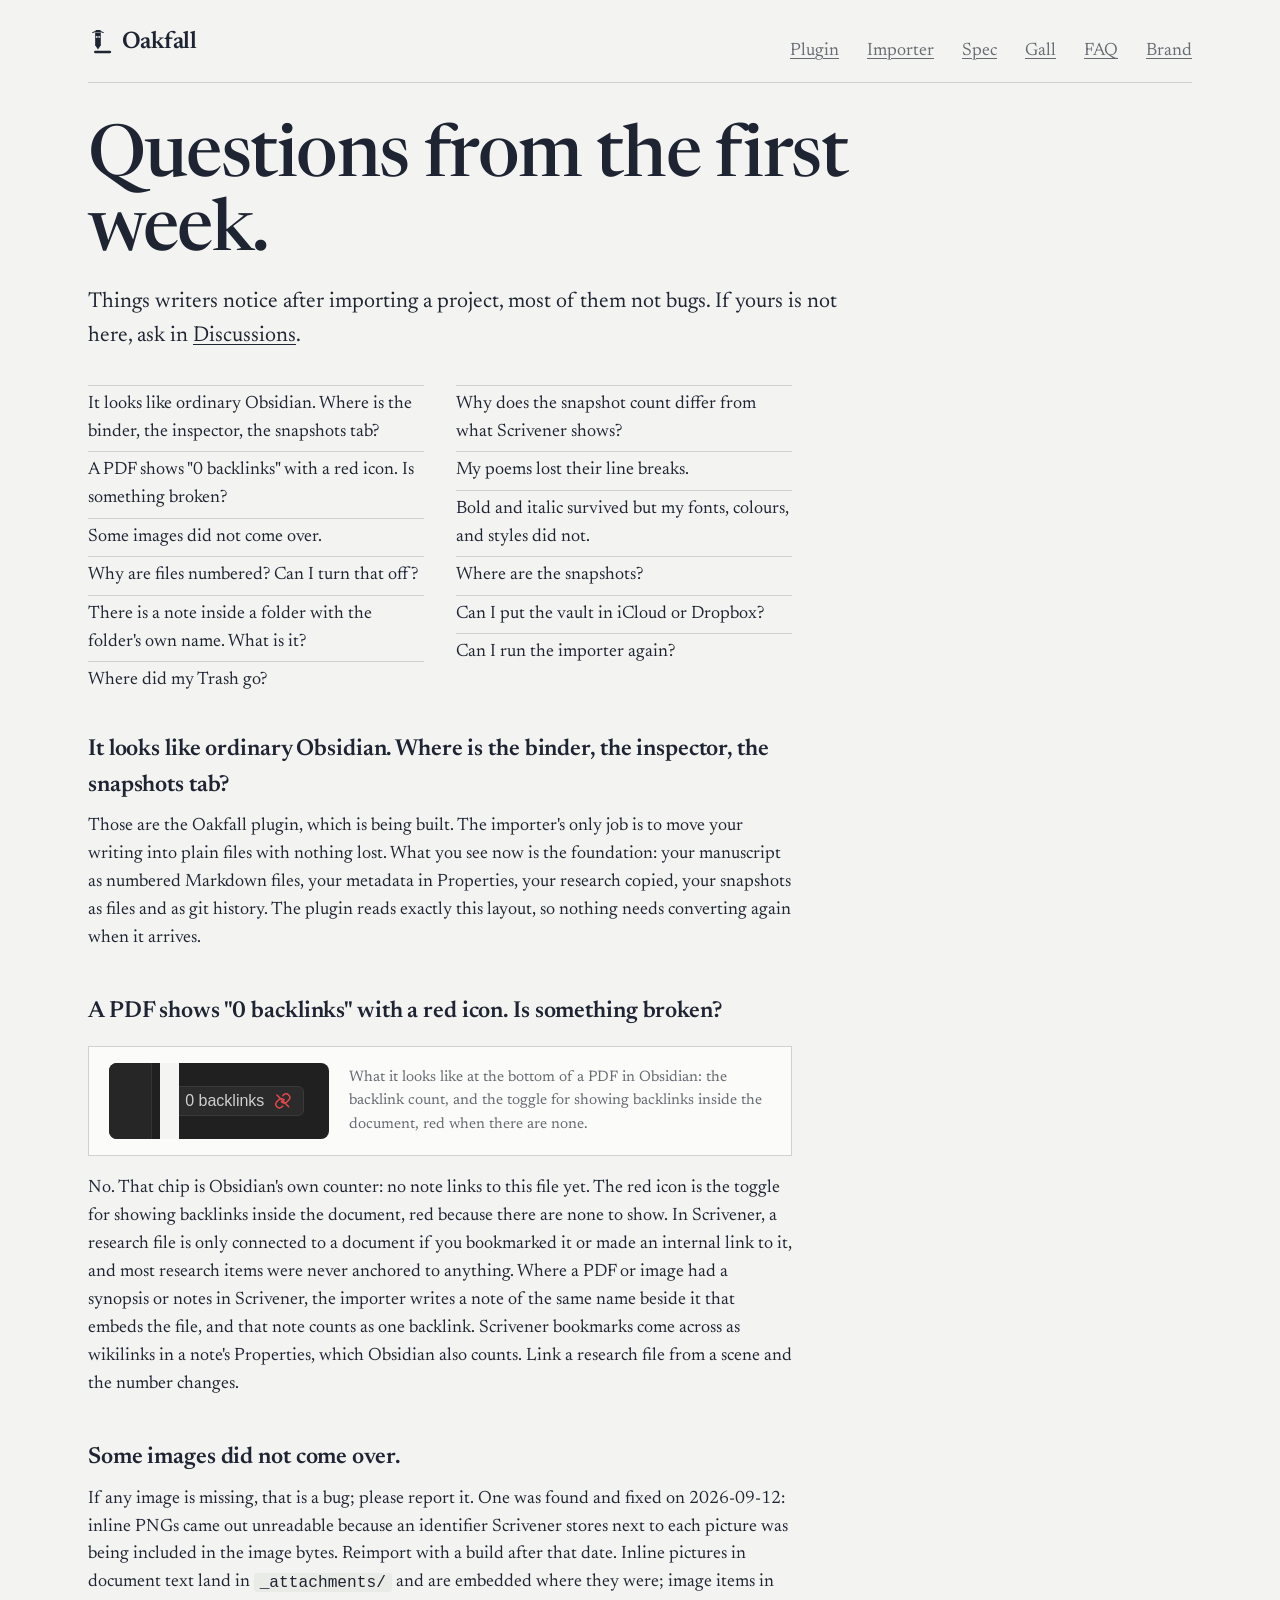
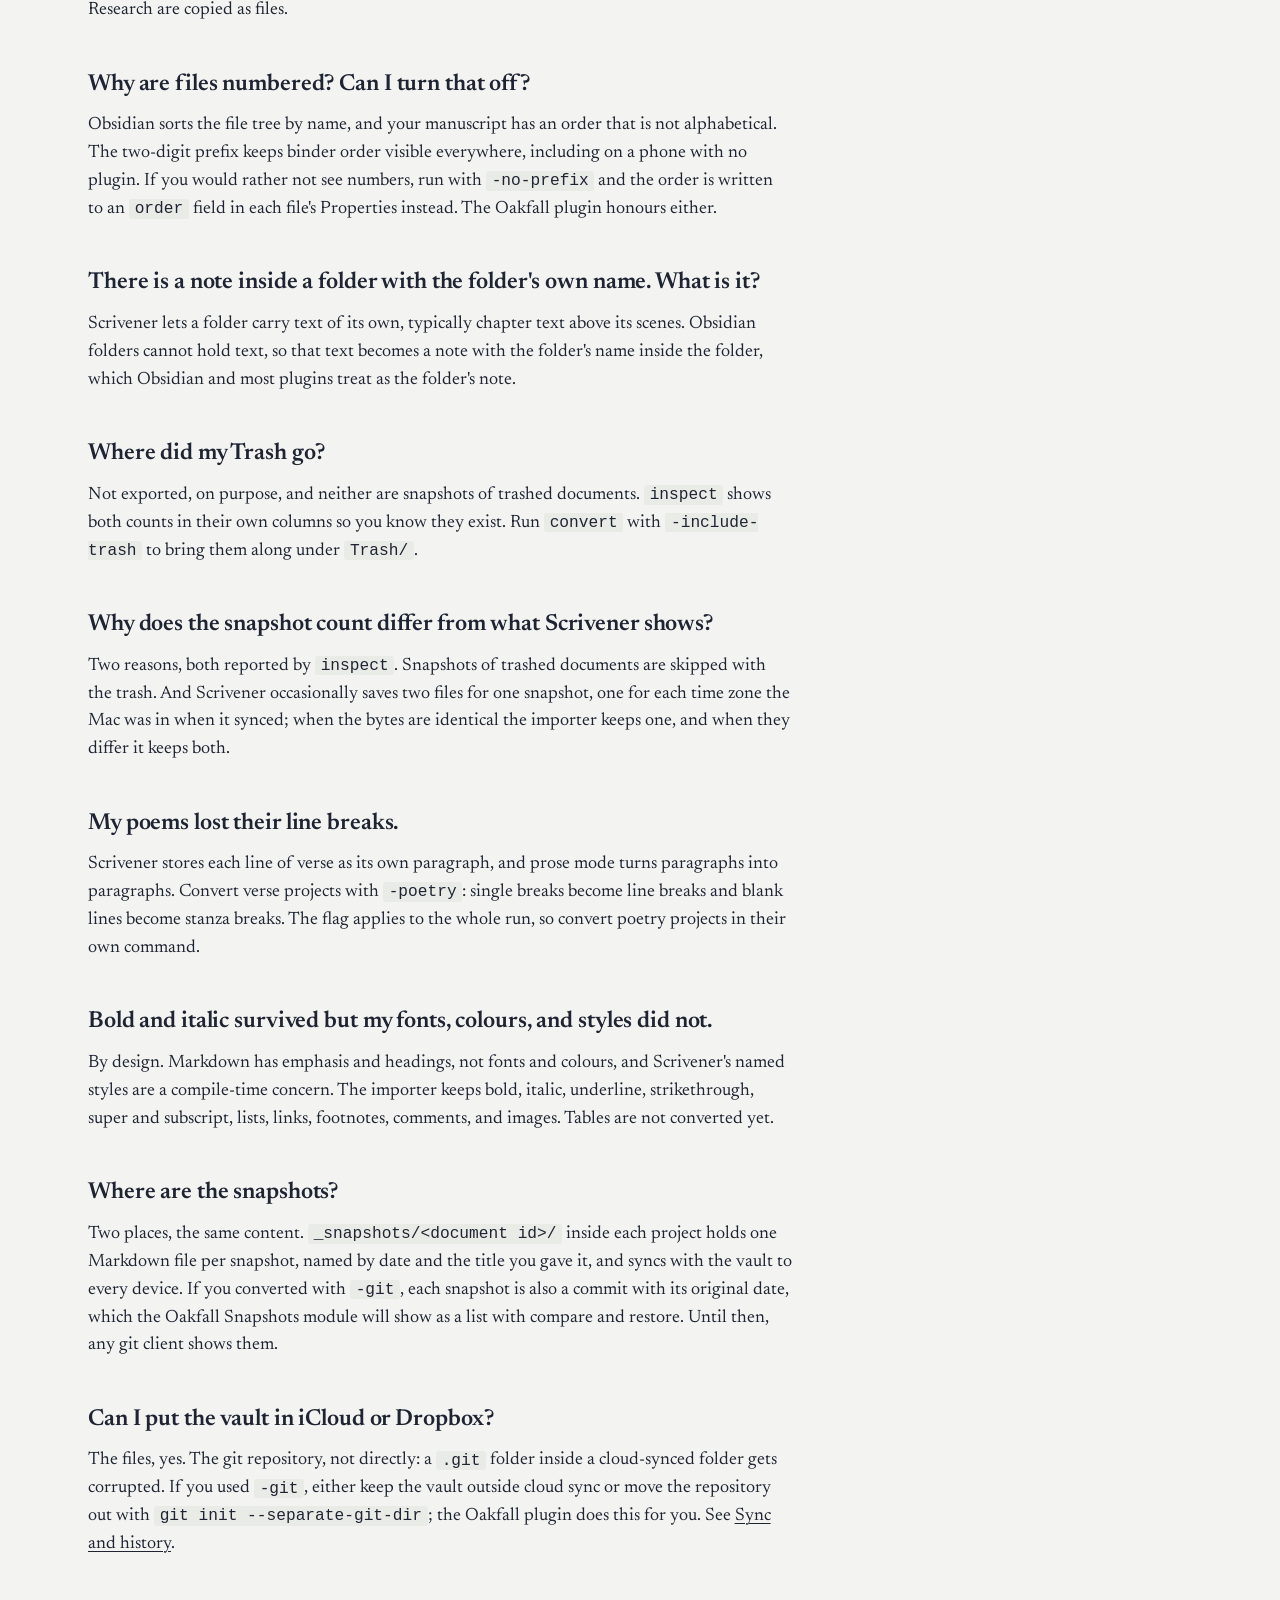
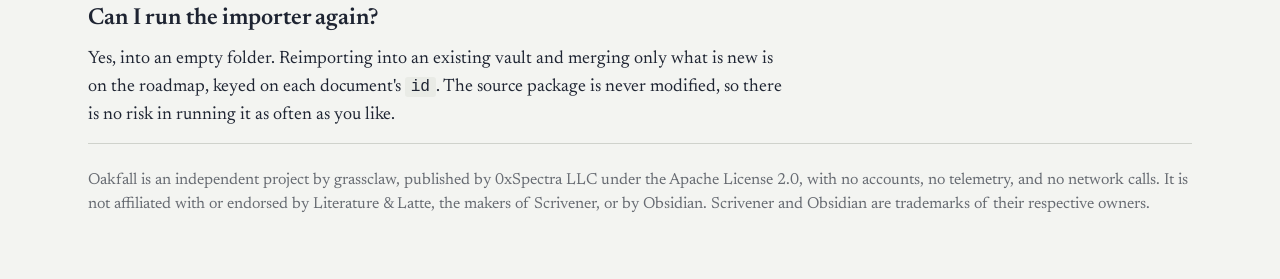
==== commit c9090207: "refactor(site): rename the assistant from Nib to Gall Signed-off-by: grassclaw <38447226+grassclaw@u" ====
--- a/faq.html
+++ b/faq.html
@@ -272,11 +272,11 @@
   .world .mpin .tag:hover, .world3d .mpin .tag:hover, .mpin.open .tag { border-color: var(--ink); }
 
 
-  /* nib */
-  .nib { display: grid; grid-template-columns: 7rem 1fr; gap: 2rem; align-items: start; max-width: 60rem; }
-  .nib .icon { width: 7rem; height: 7rem; border-radius: 1.4rem; background: var(--ink); color: var(--paper); display: grid; place-items: center; }
-  .nib .icon svg { width: 5rem; height: 5rem; }
-  .nib p { margin: 0 0 1rem; }
+  /* gall */
+  .gall { display: grid; grid-template-columns: 7rem 1fr; gap: 2rem; align-items: start; max-width: 60rem; }
+  .gall .icon { width: 7rem; height: 7rem; border-radius: 1.4rem; background: var(--ink); color: var(--paper); display: grid; place-items: center; }
+  .gall .icon svg { width: 5rem; height: 5rem; }
+  .gall p { margin: 0 0 1rem; }
   .chat { border: 1px solid var(--rule); background: #FBFBF9; max-width: 60rem; margin: 1.5rem 0 0; }
   .chat .msg { display: grid; grid-template-columns: 2rem 1fr; gap: .8rem; padding: .9rem 1.1rem; border-top: 1px solid var(--rule); }
   .chat .msg:first-child { border-top: 0; }
@@ -292,7 +292,7 @@
   .split2 ul { margin: 0; padding-left: 1.1rem; }
   .split2 li { margin: .25rem 0; }
   .split2 li small { color: var(--graphite); }
-  @media (max-width: 720px) { .nib, .split2 { grid-template-columns: 1fr; } }
+  @media (max-width: 720px) { .gall, .split2 { grid-template-columns: 1fr; } }
 
 
   /* faq */
@@ -330,7 +330,7 @@
       <a href="https://github.com/oakfall/oakfall">Plugin</a>
       <a href="https://github.com/oakfall/scrivener-to-obsidian">Importer</a>
       <a href="https://github.com/oakfall/oakfall/blob/main/docs/spec.md">Spec</a>
-      <a href="index.html#nib">Nib</a>
+      <a href="index.html#gall">Gall</a>
       <a href="faq.html">FAQ</a>
       <a href="https://github.com/oakfall/oakfall-site/tree/main/brand">Brand</a>
     </nav>
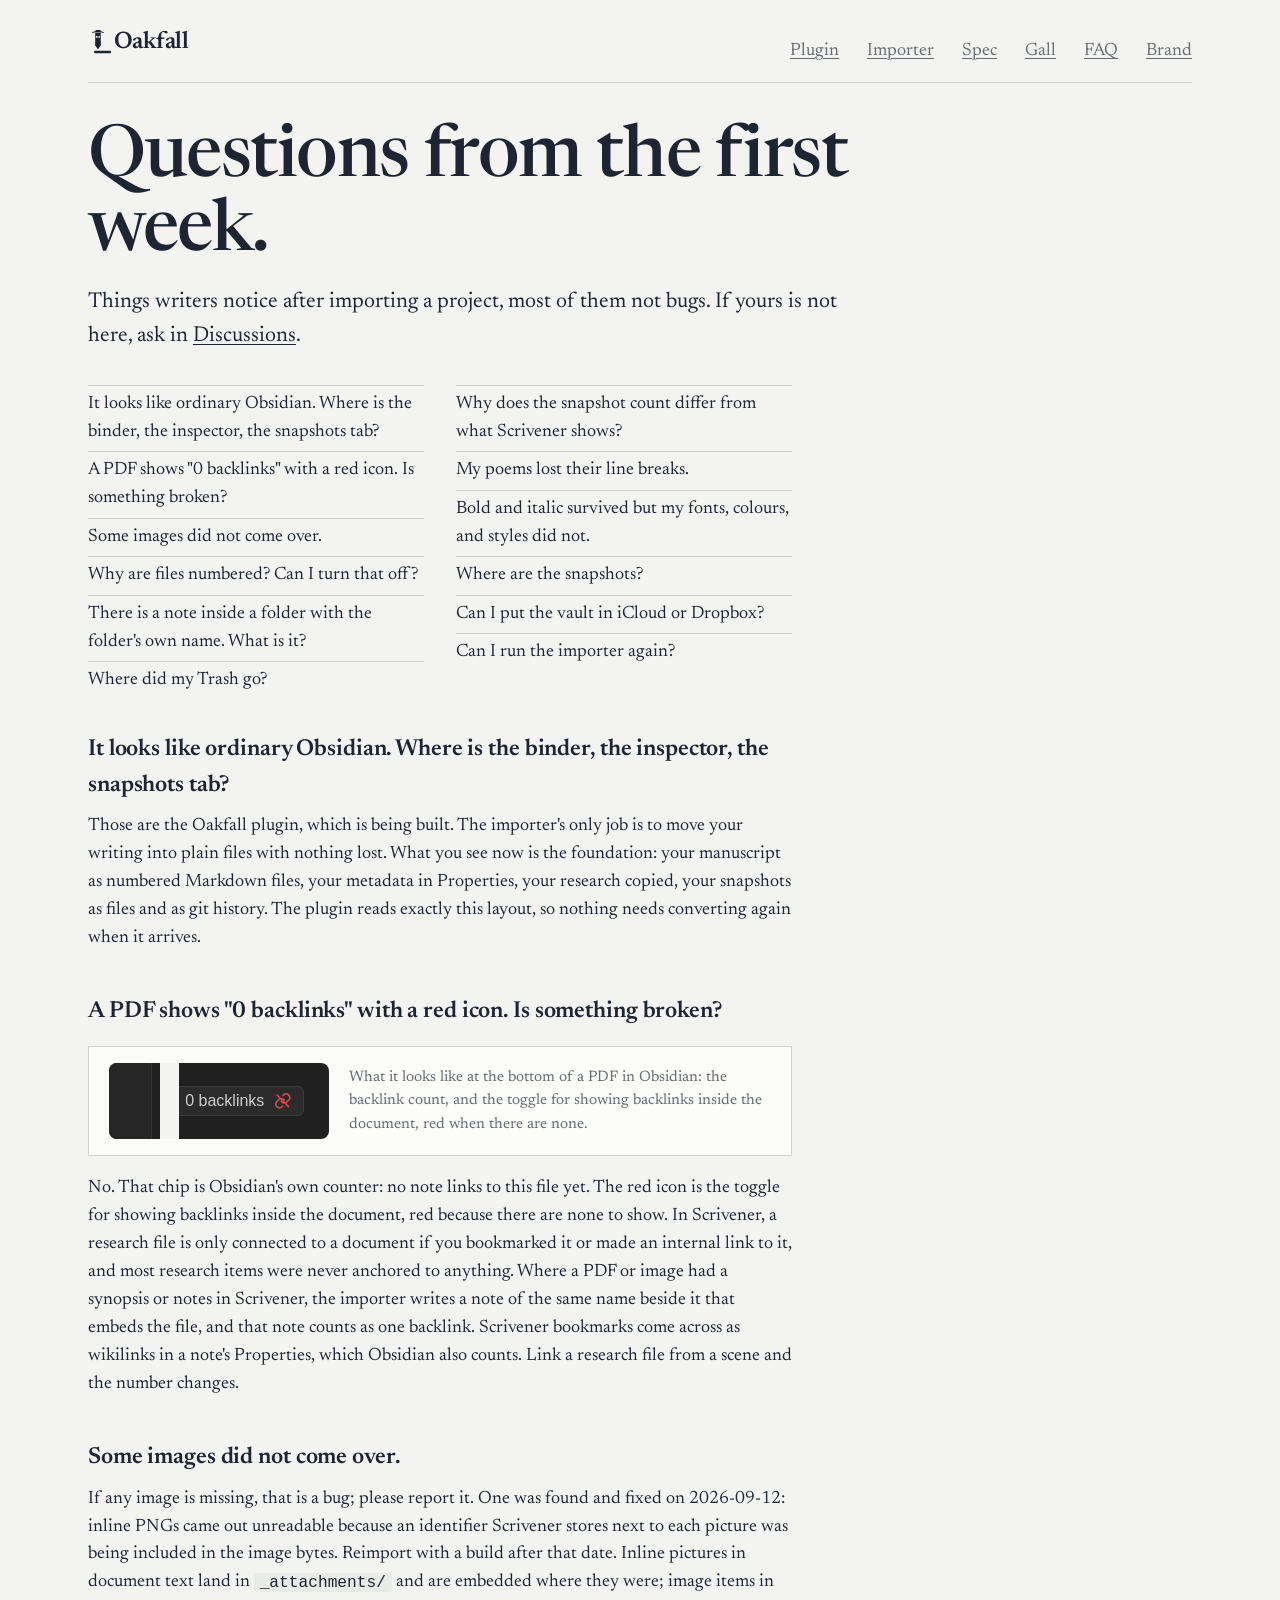
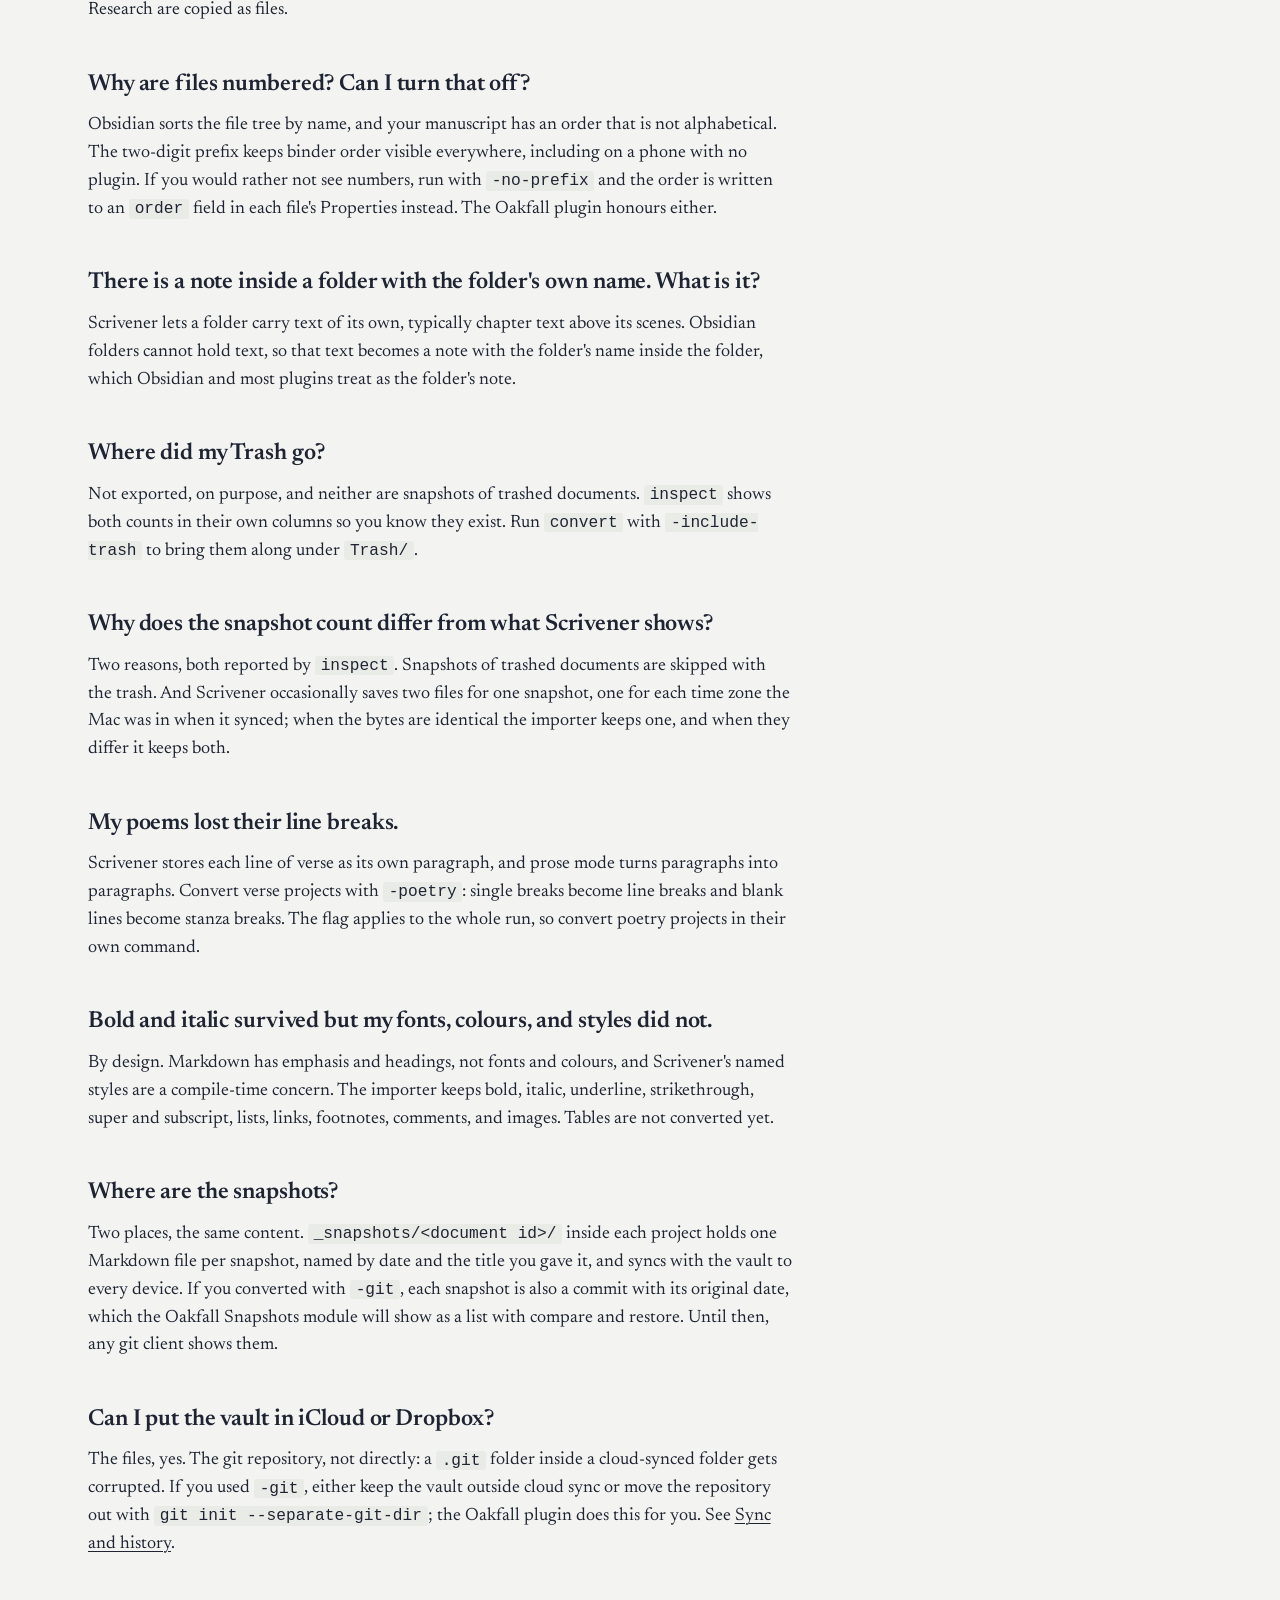
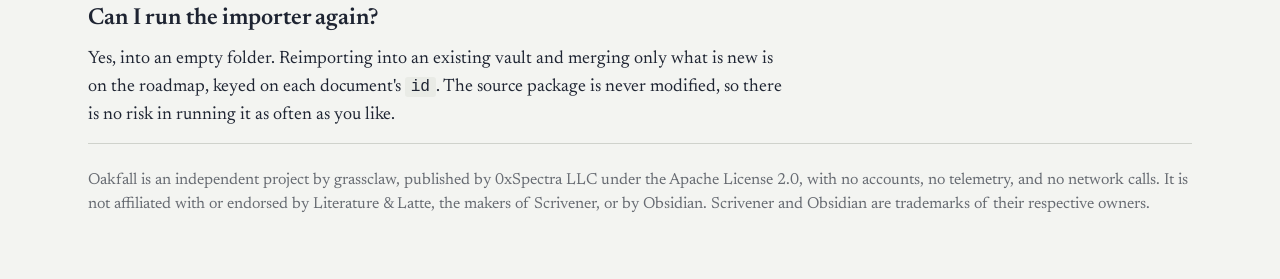
==== commit 81f82a96: "feat(site): Gall-as-l lockup replaces the Nib Rider sting; leaf Gall throughout Signed-off-by: grass" ====
--- a/faq.html
+++ b/faq.html
@@ -12,7 +12,7 @@
 <meta name="twitter:card" content="summary_large_image">
 <link rel="preconnect" href="https://fonts.googleapis.com">
 <link rel="preconnect" href="https://fonts.gstatic.com" crossorigin>
-<link href="https://fonts.googleapis.com/css2?family=Newsreader:ital,opsz,wght@0,6..72,400;0,6..72,500;0,6..72,600;1,6..72,400&display=swap" rel="stylesheet">
+<link href="https://fonts.googleapis.com/css2?family=Newsreader:ital,opsz,wght@0,6..72,400;0,6..72,500;0,6..72,600;1,6..72,400&family=Plus+Jakarta+Sans:wght@700&display=swap" rel="stylesheet">
 <style>
   :root {
     --paper: #F3F4F1;
@@ -320,6 +320,17 @@
     header nav a { margin-left: 1rem; }
   }
   @media (prefers-reduced-motion: reduce) { del, ins { transition: none; } }
+
+  /* the lockup: Plus Jakarta Sans with Gall as the l. The face never changes. */
+  .wm{font-family:"Plus Jakarta Sans","Helvetica Neue",Arial,sans-serif;font-weight:700;letter-spacing:-.04em;line-height:1;display:inline-flex;align-items:flex-end;color:var(--ink);font-style:normal}
+  .wm-s{font-size:1.7rem}.wm-l{font-size:clamp(4.5rem,13vw,9.5rem)}
+  .gall-l{display:inline-block;width:.62em;height:.98em;margin:0 -.02em 0 .02em;cursor:pointer;perspective:300px}
+  .gall-l svg{width:100%;height:100%;overflow:visible;display:block}
+  .gall-l .gl{transform-box:fill-box;transform-origin:50% 60%}
+  .gall-l.turn .gl{animation:turn 1.4s ease-in-out}
+  @keyframes turn{0%{transform:rotateY(0)}45%{transform:rotateY(180deg)}100%{transform:rotateY(360deg)}}
+  .gall-l.blink .eyes{transform:scaleY(.1);transform-box:fill-box;transform-origin:center}
+    header .name{gap:0}
 </style>
 </head>
 <body>
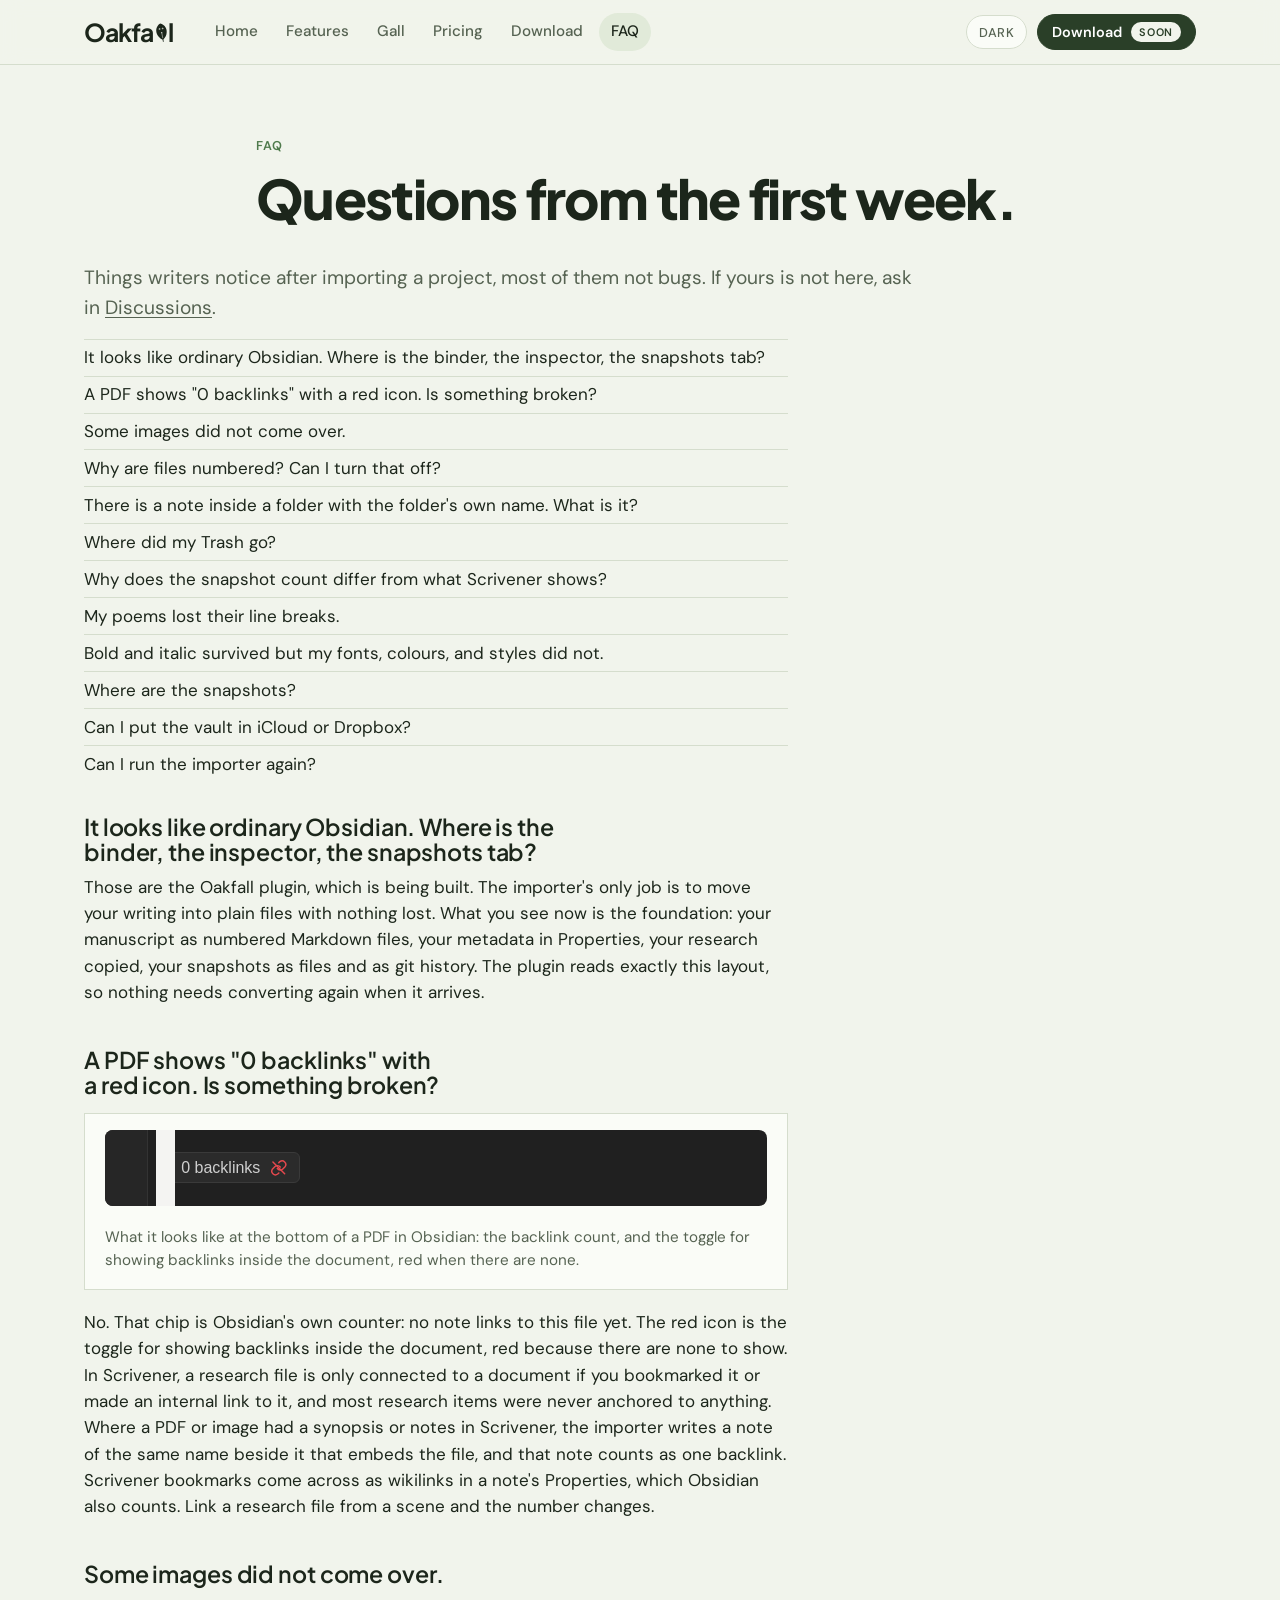
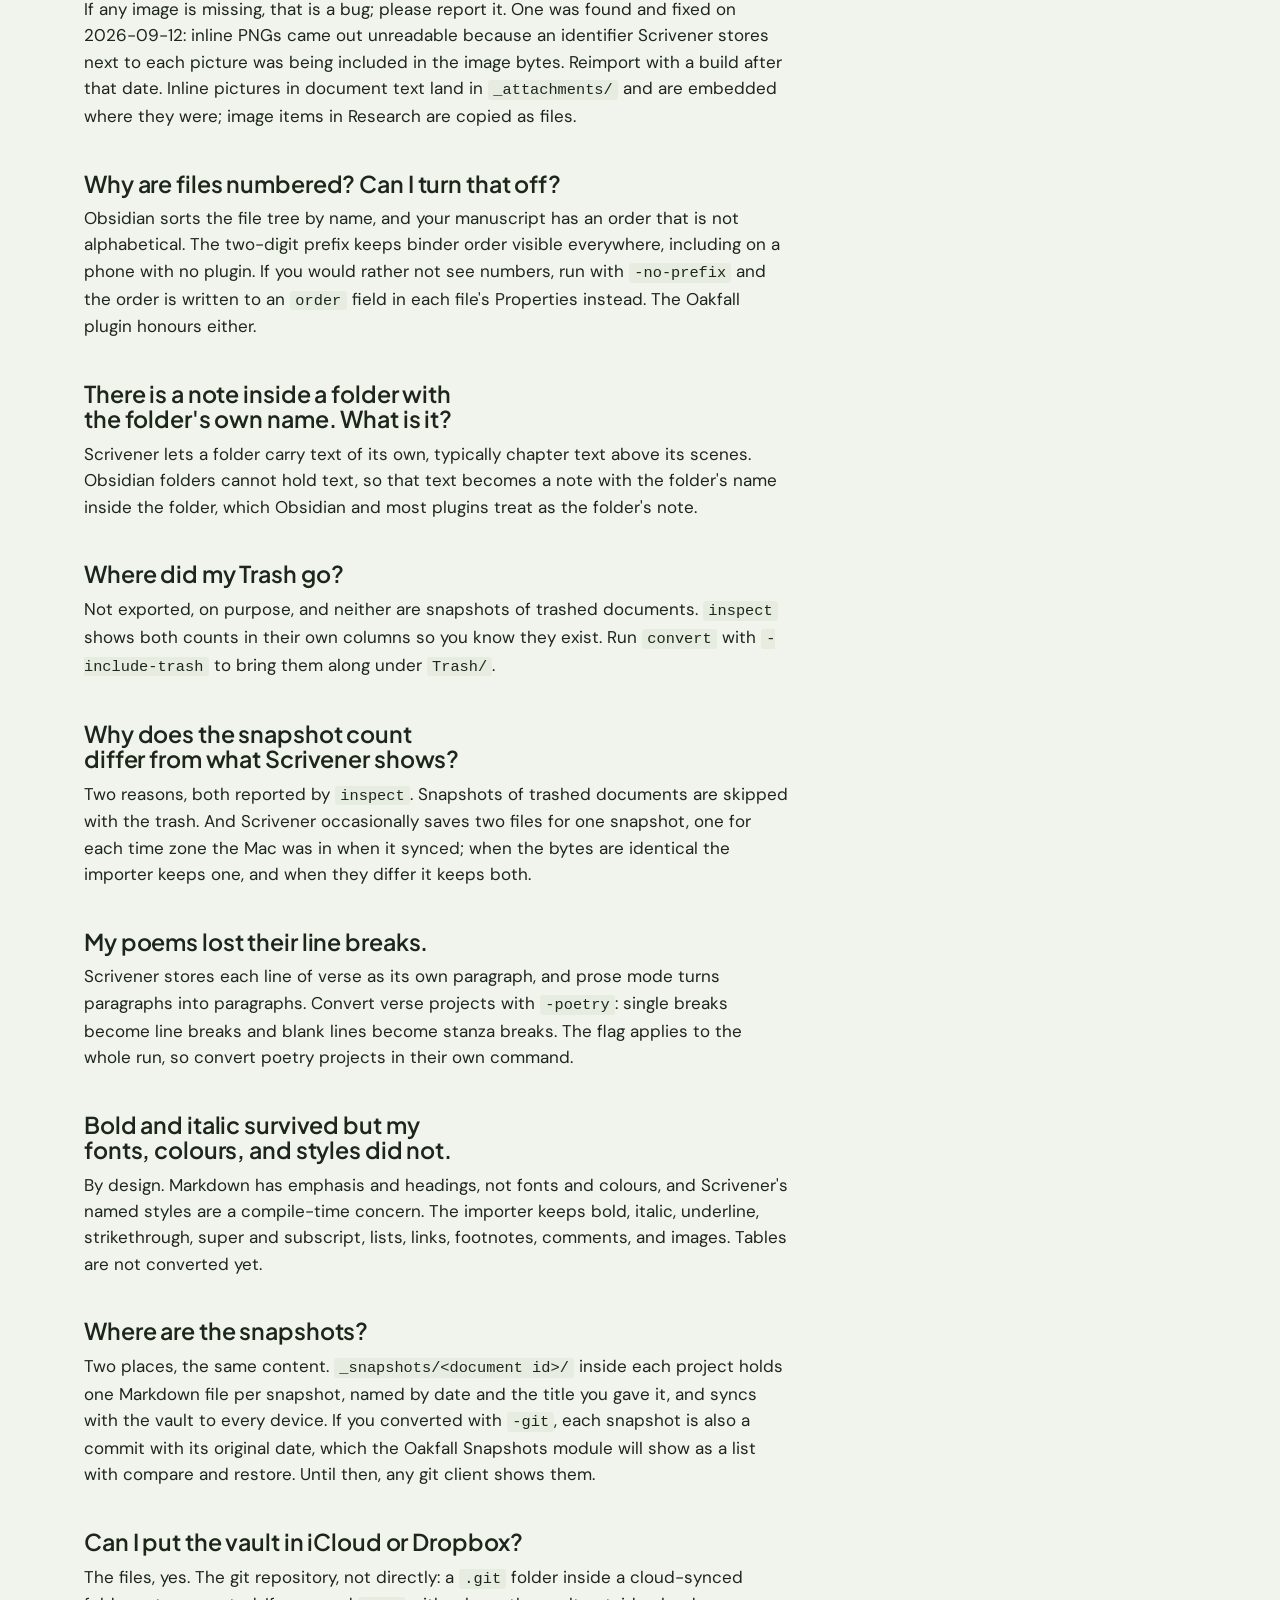
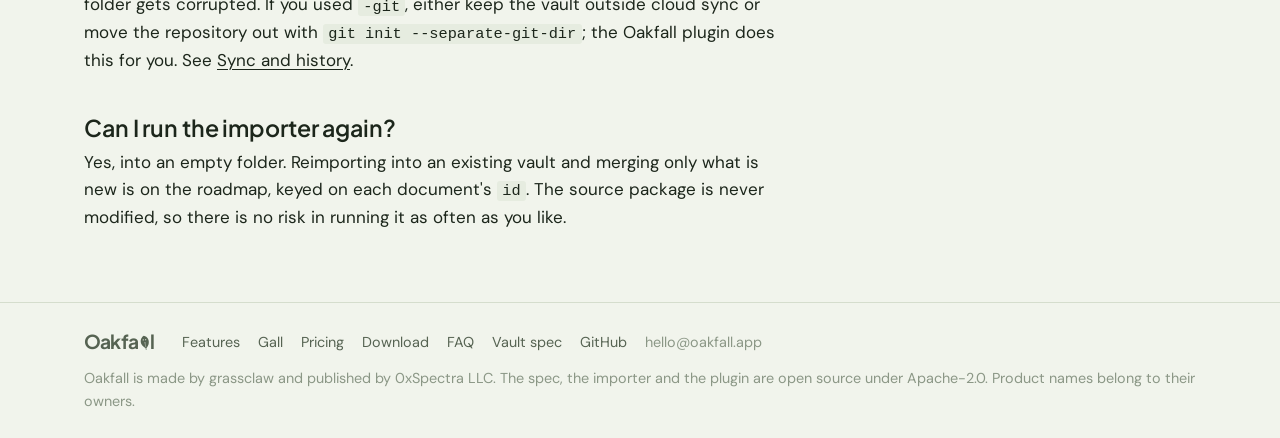
==== commit 90a85419: "feat(site): tabs, a typed manuscript banner, compatibility, and Gall as a scroll guide Signed-off-by" ====
--- a/faq.html
+++ b/faq.html
@@ -2,352 +2,35 @@
 <html lang="en">
 <head>
 <meta charset="utf-8">
-<meta name="viewport" content="width=device-width, initial-scale=1">
-<title>Oakfall FAQ</title>
-<meta name="description" content="Binder, snapshots with side-by-side compare, inspector, corkboard, timeline, research, and compile for Obsidian. Files you own, git underneath.">
+<meta name="viewport" content="width=device-width, initial-scale=1, viewport-fit=cover">
+<title>FAQ · Oakfall</title>
+<meta name="description" content="Questions writers ask after importing a project.">
 <link rel="icon" href="assets/favicon.svg" type="image/svg+xml">
-<meta property="og:title" content="Oakfall FAQ">
-<meta property="og:description" content="Binder, snapshots with side-by-side compare, inspector, corkboard, research, and compile. Files you own.">
-<meta property="og:image" content="https://oakfall.github.io/oakfall-site/brand/social/social-preview.png">
+<link rel="canonical" href="https://oakfall.app/faq.html">
+<meta property="og:title" content="FAQ · Oakfall">
+<meta property="og:description" content="Questions writers ask after importing a project.">
+<meta property="og:image" content="https://oakfall.app/brand/social/social-preview.png">
 <meta name="twitter:card" content="summary_large_image">
+<meta name="color-scheme" content="light">
 <link rel="preconnect" href="https://fonts.googleapis.com">
 <link rel="preconnect" href="https://fonts.gstatic.com" crossorigin>
-<link href="https://fonts.googleapis.com/css2?family=Newsreader:ital,opsz,wght@0,6..72,400;0,6..72,500;0,6..72,600;1,6..72,400&family=Plus+Jakarta+Sans:wght@700&display=swap" rel="stylesheet">
-<style>
-  :root {
-    --paper: #F3F4F1;
-    --paper-deep: #E9EBE6;
-    --ink: #1E2432;
-    --graphite: #676B72;
-    --rule: #CFD2CC;
-    --removed: #A8322B;
-    --removed-wash: #F4DEDC;
-    --added: #2F6F4E;
-    --added-wash: #DCEBE2;
-    --measure: 66ch;
-  }
-  * { box-sizing: border-box; }
-  html { background: var(--paper); color: var(--ink); }
-  body {
-    margin: 0;
-    font-family: "Newsreader", Georgia, "Times New Roman", serif;
-    font-optical-sizing: auto;
-    font-size: 1.125rem;
-    line-height: 1.55;
-  }
-  a { color: inherit; text-decoration-thickness: 1px; text-underline-offset: 3px; }
-  a:focus-visible, button:focus-visible { outline: 2px solid var(--ink); outline-offset: 3px; }
-  .wrap { max-width: 72rem; margin: 0 auto; padding: 0 1.5rem; }
-  header {
-    display: flex; justify-content: space-between; align-items: baseline;
-    padding: 1.5rem 0 1rem; border-bottom: 1px solid var(--rule);
-  }
-  header .name { display: flex; align-items: center; gap: .5rem; font-size: 1.5rem; font-weight: 600; letter-spacing: -0.01em; }
-  header .name svg { width: 1.6rem; height: 1.6rem; }
-  header nav a { margin-left: 1.5rem; color: var(--graphite); }
-  h1 {
-    font-size: clamp(2.4rem, 6vw, 4.5rem);
-    line-height: 1.02; font-weight: 500; letter-spacing: -0.02em;
-    margin: 2.5rem 0 1rem; max-width: 18ch;
-  }
-  .lede { font-size: 1.35rem; max-width: var(--measure); margin: 0 0 2rem; color: var(--ink); }
-  .lede em { font-style: italic; }
-
-  /* the compare panel */
-  .compare {
-    border: 1px solid var(--rule); background: #FBFBF9;
-    margin: 0 0 4rem;
-  }
-  .compare .bar {
-    display: grid; grid-template-columns: 1fr 1fr; gap: 0;
-    border-bottom: 1px solid var(--rule); color: var(--graphite); font-size: 1rem;
-  }
-  .compare .bar div { padding: .7rem 1.25rem; }
-  .compare .bar div + div { border-left: 1px solid var(--rule); }
-  .compare .bar strong { color: var(--ink); font-weight: 500; }
-  .compare .panes { display: grid; grid-template-columns: 1fr 1fr; }
-  .compare .pane { padding: 1.5rem 1.25rem 1.75rem; }
-  .compare .pane + .pane { border-left: 1px solid var(--rule); }
-  .compare p { margin: 0 0 1rem; max-width: 40ch; }
-  .compare p:last-child { margin-bottom: 0; }
-  del, ins { text-decoration: none; padding: 0 .08em; border-radius: 2px; transition: background-color .6s ease, color .6s ease; }
-  del { color: var(--removed); background: var(--removed-wash); }
-  ins { color: var(--added); background: var(--added-wash); }
-  .compare.quiet del, .compare.quiet ins { background: transparent; color: inherit; }
-  .compare .foot {
-    border-top: 1px solid var(--rule); padding: .7rem 1.25rem;
-    font-family: ui-monospace, "SF Mono", Menlo, Consolas, monospace; font-size: .85rem; color: var(--graphite);
-    white-space: nowrap; overflow-x: auto;
-  }
-  .compare .foot span { color: var(--ink); }
-
-  section { padding: 0 0 3.5rem; }
-  h2 { font-size: 1.9rem; font-weight: 500; letter-spacing: -0.01em; margin: 0 0 1rem; }
-  section > p { max-width: var(--measure); margin: 0 0 1rem; }
-  dl.changes { display: grid; grid-template-columns: 1fr 1fr; gap: 1.25rem 3rem; margin: 1.5rem 0 0; max-width: 60rem; }
-  dl.changes div { border-top: 1px solid var(--rule); padding-top: .75rem; }
-  dl.changes dt { font-weight: 600; margin: 0 0 .2rem; }
-  dl.changes dd { margin: 0; color: var(--graphite); }
-  ul.plain { list-style: none; padding: 0; margin: 1rem 0 0; max-width: var(--measure); }
-  ul.plain li { padding: .55rem 0; border-top: 1px solid var(--rule); }
-  ul.plain li:first-child { border-top: 0; padding-top: 0; }
-  pre {
-    background: var(--paper-deep); padding: 1rem 1.25rem; overflow-x: auto;
-    font-family: ui-monospace, "SF Mono", Menlo, Consolas, monospace; font-size: .92rem; line-height: 1.5;
-    max-width: 60rem; margin: 1rem 0;
-  }
-  .two { display: grid; grid-template-columns: 1fr 1fr; gap: 3rem; max-width: 60rem; }
-  .two > div { min-width: 0; }
-  .two h3 { font-size: 1.25rem; font-weight: 600; margin: 0 0 .5rem; }
-  .two p { margin: 0 0 .75rem; color: var(--graphite); }
-  footer { border-top: 1px solid var(--rule); padding: 1.5rem 0 3rem; color: var(--graphite); font-size: 1rem; }
-
-  /* feature panels */
-  .panel { border: 1px solid var(--rule); background: #FBFBF9; margin: 1.5rem 0 0; }
-  .panel .bar { display: flex; justify-content: space-between; gap: 1rem; padding: .7rem 1.25rem; border-bottom: 1px solid var(--rule); color: var(--graphite); font-size: 1rem; }
-  .panel .bar strong { color: var(--ink); font-weight: 500; }
-  .panel .body { padding: 1.25rem; }
-  .feature { padding: 0 0 3.5rem; }
-  .feature > p { max-width: var(--measure); margin: 0 0 .5rem; }
-  .split { display: grid; grid-template-columns: 1.2fr 1fr; }
-  .split > div + div { border-left: 1px solid var(--rule); }
-  .split > div { padding: 1.25rem; }
-  .tag { display: inline-block; border: 1px solid var(--rule); border-radius: 3px; padding: .05rem .45rem; font-size: .9rem; color: var(--ink); background: #fff; white-space: nowrap; }
-  .lab { display: inline-block; width: .7rem; height: .7rem; border-radius: 50%; vertical-align: -1px; margin-right: .35rem; }
-  .red { background: #B65A52; } .blue { background: #4C6A9A; } .green { background: #5E8A5C; } .yellow { background: #C9A24A; }
-
-  /* timeline */
-  .tl { position: relative; padding: .5rem 0 0; }
-  .tl .ruler { display: flex; justify-content: space-between; border-bottom: 1px solid var(--ink); padding-bottom: .3rem; font-size: .9rem; color: var(--graphite); }
-  .tl .track { position: relative; height: 4.6rem; }
-  .tl .track + .track { border-top: 1px dashed var(--rule); }
-  .tl .track .name { position: absolute; left: 0; top: .5rem; font-size: .85rem; color: var(--graphite); }
-  .tl .pin { position: absolute; top: 1.9rem; transform: translateX(-50%); }
-  .tl .pin::before { content: ""; position: absolute; left: 50%; top: -1.35rem; width: 1px; height: 1.3rem; background: var(--ink); }
-  .tl .pin.event .tag { border-style: dashed; color: var(--graphite); }
-  .tl .dot { position: absolute; top: 1.3rem; width: .55rem; height: .55rem; border-radius: 50%; background: var(--ink); transform: translateX(-50%); }
-  .tl .dot.small { width: .4rem; height: .4rem; background: var(--graphite); }
-
-
-  /* threads (corkboard arranged by label) */
-  .threads { display: grid; grid-template-columns: 3rem repeat(3, 1fr); column-gap: 1.25rem; row-gap: .9rem; position: relative; }
-  .threads .th { font-size: .95rem; color: var(--graphite); padding-bottom: .4rem; border-bottom: 1px solid var(--rule); }
-  .threads .th.first { grid-column: 1; }
-  .threads .ord { font-size: .85rem; color: var(--graphite); align-self: center; }
-  .threads .lane { position: relative; }
-  .threads .lane::before { content: ""; position: absolute; left: 50%; top: -.9rem; bottom: -.9rem; width: 3px; background: var(--rule); }
-  .threads .lane.mara::before { background: #E3C6C3; }
-  .threads .lane.tom::before { background: #C9D2E2; }
-  .threads .lane.town::before { background: #CFDCCF; }
-  .threads .lane.last::before { bottom: 0; }
-  .threads .card { position: relative; margin: 0; border-left: 3px solid var(--rule); }
-  .threads .card.mara { border-left-color: #B65A52; }
-  .threads .card.tom { border-left-color: #4C6A9A; }
-  .threads .card.town { border-left-color: #5E8A5C; }
-  .threads .card.ghost { border-style: dashed; background: transparent; box-shadow: none; color: var(--graphite); }
-  .axis { display: flex; gap: 1rem; align-items: center; font-size: .95rem; color: var(--graphite); }
-  .axis span { border: 1px solid var(--rule); border-radius: 3px; padding: .05rem .5rem; background: #fff; }
-  .axis span.on { color: var(--ink); border-color: var(--ink); }
-
-  /* research */
-  .excerpt p { margin: 0 0 .9rem; max-width: 42ch; }
-  .excerpt p:last-child { margin: 0; }
-  .excerpt mark { background: var(--added-wash); color: inherit; padding: 0 .08em; }
-  .pins { list-style: none; margin: 0; padding: 0; }
-  .pins li { display: grid; grid-template-columns: 2.6rem 1fr; gap: .8rem; padding: .7rem 0; border-top: 1px solid var(--rule); }
-  .pins li:first-child { border-top: 0; padding-top: 0; }
-  .pins .thumb { width: 2.6rem; height: 3.2rem; border: 1px solid var(--rule); background: #fff; font-size: .7rem; color: var(--graphite); display: flex; align-items: flex-end; justify-content: center; padding-bottom: .2rem; }
-  .pins .thumb.img { background: linear-gradient(160deg, #D7DACF, #B9BFB3); }
-  .pins .thumb.note { background: repeating-linear-gradient(#fff 0 .35rem, var(--rule) .35rem .38rem); }
-  .pins .what { font-weight: 600; }
-  .pins .why { color: var(--graphite); font-size: .95rem; }
-  .pins q { quotes: "\201C" "\201D"; }
-
-  /* corkboard */
-  .cork { display: grid; grid-template-columns: repeat(3, 1fr); gap: 1rem; }
-  .cork .col h4 { margin: 0 0 .6rem; font-weight: 500; font-size: 1rem; color: var(--graphite); }
-  .card { background: #fff; border: 1px solid var(--rule); padding: .75rem .9rem .8rem; margin-bottom: .75rem; box-shadow: 0 1px 0 var(--rule); }
-  .card .t { font-weight: 600; margin-bottom: .2rem; }
-  .card .s { color: var(--graphite); font-size: .95rem; }
-  .card .n { font-size: .8rem; color: var(--graphite); margin-top: .5rem; }
-
-  /* binder + inspector */
-  .tree { list-style: none; margin: 0; padding: 0; }
-  .tree li { display: flex; justify-content: space-between; padding: .3rem 0; }
-  .tree li.dir { font-weight: 600; }
-  .tree li.in { padding-left: 1.25rem; }
-  .tree li.sel { background: var(--paper-deep); margin: 0 -.5rem; padding-left: 1.75rem; padding-right: .5rem; }
-  .tree .wc { color: var(--graphite); font-size: .9rem; }
-  .insp dl { margin: 0; }
-  .insp dt { font-size: .85rem; color: var(--graphite); margin-top: .8rem; }
-  .insp dt:first-child { margin-top: 0; }
-  .insp dd { margin: .1rem 0 0; }
-  .insp .tabs { display: flex; gap: 1.25rem; border-bottom: 1px solid var(--rule); margin: 0 0 1rem; font-size: .95rem; color: var(--graphite); }
-  .insp .tabs span:first-child { color: var(--ink); border-bottom: 2px solid var(--ink); padding-bottom: .35rem; margin-bottom: -1px; }
-  .snaps { list-style: none; margin: .5rem 0 0; padding: 0; font-size: .95rem; }
-  .snaps li { display: flex; justify-content: space-between; padding: .35rem 0; border-top: 1px solid var(--rule); }
-  .snaps li span:last-child { color: var(--graphite); }
-
-  /* map */
-  .map { position: relative; height: 18rem; background:
-      radial-gradient(ellipse at 20% 30%, #C9CFC0 0 18%, transparent 19%),
-      radial-gradient(ellipse at 70% 65%, #C2C9B8 0 26%, transparent 27%),
-      radial-gradient(ellipse at 55% 20%, #D5DACC 0 12%, transparent 13%),
-      linear-gradient(#E3E6DD, #DADED4); }
-  .map .river { position: absolute; left: 0; right: 0; top: 52%; height: 2px; background: #9DB0BF; transform: rotate(-8deg); }
-  .map .mpin { position: absolute; transform: translate(-50%, -100%); }
-  .map .mpin::after { content: ""; position: absolute; left: 50%; bottom: -.5rem; width: .5rem; height: .5rem; background: var(--ink); border-radius: 50%; transform: translateX(-50%); }
-  .map .mpin .tag { display: block; margin-bottom: .3rem; }
-
-  @media (max-width: 720px) {
-    .split, .cork { grid-template-columns: 1fr; }
-    .split > div + div { border-left: 0; border-top: 1px solid var(--rule); }
-    .tl .track { height: 5.4rem; }
-    .threads { grid-template-columns: 2rem repeat(3, 1fr); column-gap: .5rem; }
-  }
-
-  /* world map */
-  .world { position: relative; height: 22rem; overflow: hidden; background: radial-gradient(ellipse at 60% 40%, #DDE4E6, #D3DBDE 70%); }
-  .world svg.map { position: absolute; inset: 0; width: 100%; height: 100%; }
-  .world .mpin { position: absolute; transform: translate(-50%, -100%); }
-  .world .mpin::after { content: ""; position: absolute; left: 50%; bottom: -.45rem; width: .5rem; height: .5rem; background: var(--ink); border-radius: 50%; transform: translateX(-50%); box-shadow: 0 0 0 2px #FBFBF9; }
-  .world .mpin .tag { display: block; margin-bottom: .35rem; }
-  .world3d { position: relative; height: 26rem; overflow: hidden; background: linear-gradient(#E3E9EB, #C9D3D8); cursor: grab; touch-action: none; user-select: none; -webkit-user-select: none; }
-  .world3d:active { cursor: grabbing; }
-  .world3d canvas { position: absolute; inset: 0; width: 100%; height: 100%; display: block; }
-  .world3d .pins3d { position: absolute; inset: 0; pointer-events: none; }
-  .world3d .pins3d .pcard { pointer-events: auto; }
-  .world3d .mpin { position: absolute; transform: translate(-50%, -100%); pointer-events: auto; cursor: pointer; }
-  .world3d .mpin .tag { display: block; box-shadow: 0 1px 0 var(--rule); }
-  .world3d .mpin .stem { display: block; width: 2px; height: 26px; background: var(--ink); margin: 0 auto; }
-  .world3d .mpin::after { content: ""; position: absolute; left: 50%; bottom: -.28rem; width: .5rem; height: .5rem; background: var(--ink); border-radius: 50%; transform: translateX(-50%); box-shadow: 0 0 0 2px #FBFBF9; }
-  .world3d .mpin.hidden { display: none; }
-  .world3d .nowebgl { position: absolute; inset: auto 1.25rem 1rem; margin: 0; color: var(--graphite); }
-  .axis .hint { border: 0; background: transparent; color: var(--graphite); padding: 0; margin-right: .5rem; }
-  .place { font-family: "Newsreader", Georgia, serif; font-style: italic; font-size: 11px; fill: #4F5560; }
-  .sea { font-family: "Newsreader", Georgia, serif; font-style: italic; font-size: 12px; fill: #7E8A94; letter-spacing: .12em; }
-
-  /* cast */
-  .cast { display: grid; grid-template-columns: 11rem 1fr 9rem; gap: .6rem 1.25rem; align-items: center; }
-  .cast .hd { font-size: .9rem; color: var(--graphite); padding-bottom: .4rem; border-bottom: 1px solid var(--rule); }
-  .cast .who { font-weight: 600; }
-  .cast .who small { display: block; font-weight: 400; color: var(--graphite); font-size: .85rem; }
-  .cast .strip { display: grid; grid-template-columns: repeat(12, 1fr); gap: 3px; }
-  .cast .strip i { display: block; height: 1.15rem; border: 1px solid var(--rule); background: #fff; border-radius: 2px; }
-  .cast .strip i.on { background: var(--ink); border-color: var(--ink); }
-  .cast .strip i.on.red { background: #B65A52; border-color: #B65A52; }
-  .cast .strip i.on.blue { background: #4C6A9A; border-color: #4C6A9A; }
-  .cast .strip i.on.green { background: #5E8A5C; border-color: #5E8A5C; }
-  .cast .strip i.cur { box-shadow: 0 0 0 2px var(--ink); }
-  .cast .last { color: var(--graphite); font-size: .95rem; }
-  .cast .scenes { display: grid; grid-template-columns: repeat(12, 1fr); gap: 3px; font-size: .7rem; color: var(--graphite); text-align: center; }
-  @media (max-width: 720px) { .cast { grid-template-columns: 1fr; } .cast .hd, .cast .last { display: none; } .world3d { height: 18rem; } }
-
-
-  /* place cards */
-  .pcard { position: absolute; z-index: 5; width: 19rem; max-height: calc(100% - 16px); overflow-y: auto; overscroll-behavior: contain; background: #FBFBF9; border: 1px solid var(--rule); box-shadow: 0 6px 18px rgba(30,36,50,.10); font-size: .95rem; pointer-events: auto; }
-  .pcard[hidden] { display: none; }
-  .pcard .ph { position: sticky; top: 0; z-index: 1; background: #FBFBF9; padding: .7rem .9rem .5rem; border-bottom: 1px solid var(--rule); }
-  .pcard .ph strong { display: block; font-weight: 600; font-size: 1.05rem; }
-  .pcard .ph span { color: var(--graphite); font-size: .85rem; }
-  .pcard input { width: 100%; box-sizing: border-box; margin: .55rem 0 0; padding: .3rem .5rem; border: 1px solid var(--rule); background: #fff; font: inherit; font-size: .9rem; color: var(--ink); }
-  .pcard input:focus { outline: 2px solid var(--ink); outline-offset: 1px; }
-  .pcard .imgs { display: flex; gap: .4rem; padding: .6rem .9rem 0; overflow-x: auto; }
-  .pcard .imgs figure { margin: 0; flex: 0 0 5.2rem; }
-  .pcard .imgs .ph-img { height: 3.4rem; border: 1px solid var(--rule); border-radius: 2px; }
-  .pcard .imgs figcaption { font-size: .72rem; color: var(--graphite); margin-top: .2rem; line-height: 1.2; }
-  .i1 { background: linear-gradient(160deg, #D7DACF, #B9BFB3); }
-  .i2 { background: linear-gradient(200deg, #CFD9DD 40%, #9DB0BF); }
-  .i3 { background: repeating-linear-gradient(135deg, #E6E8DE 0 6px, #D5DBC3 6px 12px); }
-  .i4 { background: radial-gradient(circle at 30% 30%, #F3F4F1, #C4C9BE 70%); }
-  .pcard ul { list-style: none; margin: .5rem 0 0; padding: 0 .9rem .6rem; }
-  .pcard li { padding: .45rem 0; border-top: 1px solid var(--rule); }
-  .pcard li:first-child { border-top: 0; }
-  .pcard li .ch { color: var(--graphite); font-size: .8rem; }
-  .pcard li .ti { font-weight: 600; }
-  .pcard li .ex { color: var(--graphite); font-size: .88rem; }
-  .pcard li .ex mark { background: var(--added-wash); color: inherit; }
-  .pcard .none { color: var(--graphite); padding: .5rem .9rem .7rem; }
-  .world .mpin, .world3d .mpin { cursor: pointer; }
-  .world .mpin .tag:hover, .world3d .mpin .tag:hover, .mpin.open .tag { border-color: var(--ink); }
-
-
-  /* gall */
-  .gall { display: grid; grid-template-columns: 7rem 1fr; gap: 2rem; align-items: start; max-width: 60rem; }
-  .gall .icon { width: 7rem; height: 7rem; border-radius: 1.4rem; background: var(--ink); color: var(--paper); display: grid; place-items: center; }
-  .gall .icon svg { width: 5rem; height: 5rem; }
-  .gall p { margin: 0 0 1rem; }
-  .chat { border: 1px solid var(--rule); background: #FBFBF9; max-width: 60rem; margin: 1.5rem 0 0; }
-  .chat .msg { display: grid; grid-template-columns: 2rem 1fr; gap: .8rem; padding: .9rem 1.1rem; border-top: 1px solid var(--rule); }
-  .chat .msg:first-child { border-top: 0; }
-  .chat .msg .av { width: 2rem; height: 2rem; border-radius: .5rem; display: grid; place-items: center; font-size: .8rem; color: var(--graphite); border: 1px solid var(--rule); }
-  .chat .msg .av.n { background: var(--ink); color: var(--paper); border-color: var(--ink); }
-  .chat .msg .av svg { width: 1.3rem; height: 1.3rem; }
-  .chat .msg p { margin: 0 0 .4rem; }
-  .chat .msg p:last-child { margin: 0; }
-  .chat .msg .act { display: inline-block; border: 1px solid var(--ink); border-radius: 3px; padding: .05rem .5rem; margin-right: .4rem; font-size: .9rem; }
-  .chat .you { color: var(--ink); }
-  .split2 { display: grid; grid-template-columns: 1fr 1fr; gap: 3rem; max-width: 60rem; }
-  .split2 h3 { font-size: 1.25rem; font-weight: 600; margin: 0 0 .5rem; }
-  .split2 ul { margin: 0; padding-left: 1.1rem; }
-  .split2 li { margin: .25rem 0; }
-  .split2 li small { color: var(--graphite); }
-  @media (max-width: 720px) { .gall, .split2 { grid-template-columns: 1fr; } }
-
-
-  /* faq */
-  .faq { max-width: 44rem; }
-  .faq h2 { font-size: 1.45rem; font-weight: 600; margin: 2.6rem 0 .6rem; letter-spacing: -0.005em; }
-  .faq h2:first-of-type { margin-top: 1rem; }
-  .faq p { margin: 0 0 .8rem; }
-  .faq code { font-family: ui-monospace, "SF Mono", Menlo, Consolas, monospace; font-size: .9em; background: var(--paper-deep); padding: .05em .35em; border-radius: 3px; }
-  .faq .toc { list-style: none; padding: 0; margin: 1rem 0 2rem; columns: 2; column-gap: 2rem; }
-  .faq .toc li { padding: .3rem 0; border-top: 1px solid var(--rule); break-inside: avoid; }
-  .faq .toc a { color: var(--ink); text-decoration: none; }
-  .faq .toc a:hover { text-decoration: underline; }
-  .figure { display: grid; grid-template-columns: auto 1fr; gap: 1.25rem; align-items: center; margin: 1rem 0 1.2rem; padding: 1rem 1.25rem; border: 1px solid var(--rule); background: #FBFBF9; }
-  .figure .cap { color: var(--graphite); font-size: .95rem; }
-  .obs { background: #202020; border-radius: 8px; padding: 1.4rem 1.6rem 1.4rem 4rem; position: relative; overflow: hidden; }
-  .obs::before { content: ""; position: absolute; left: 0; top: 0; bottom: 0; width: 2.6rem; background: #262626; border-right: 1px solid #333; }
-  .obs::after { content: ""; position: absolute; left: 3.2rem; top: 0; bottom: 0; width: 1.2rem; background: #f4f4f2; }
-  .chip { display: inline-flex; align-items: center; gap: .6rem; background: #2b2b2b; color: #cfcfcf; border: 1px solid #3a3a3a; border-radius: 6px; padding: .35rem .7rem; font: 500 1rem/1 -apple-system, "Helvetica Neue", Helvetica, Arial, sans-serif; position: relative; }
-  .chip svg { width: 1.1rem; height: 1.1rem; }
-  @media (max-width: 720px) { .faq .toc { columns: 1; } .figure { grid-template-columns: 1fr; } }
-
-  @media (max-width: 720px) {
-    .compare .bar, .compare .panes, dl.changes, .two { grid-template-columns: 1fr; }
-    .compare .bar div + div, .compare .pane + .pane { border-left: 0; border-top: 1px solid var(--rule); }
-    header nav a { margin-left: 1rem; }
-  }
-  @media (prefers-reduced-motion: reduce) { del, ins { transition: none; } }
-
-  /* the lockup: Plus Jakarta Sans with Gall as the l. The face never changes. */
-  .wm{font-family:"Plus Jakarta Sans","Helvetica Neue",Arial,sans-serif;font-weight:700;letter-spacing:-.04em;line-height:1;display:inline-flex;align-items:flex-end;color:var(--ink);font-style:normal}
-  .wm-s{font-size:1.7rem}.wm-l{font-size:clamp(4.5rem,13vw,9.5rem)}
-  .gall-l{display:inline-block;width:.62em;height:.98em;margin:0 -.02em 0 .02em;cursor:pointer;perspective:300px}
-  .gall-l svg{width:100%;height:100%;overflow:visible;display:block}
-  .gall-l .gl{transform-box:fill-box;transform-origin:50% 60%}
-  .gall-l.turn .gl{animation:turn 1.4s ease-in-out}
-  @keyframes turn{0%{transform:rotateY(0)}45%{transform:rotateY(180deg)}100%{transform:rotateY(360deg)}}
-  .gall-l.blink .eyes{transform:scaleY(.1);transform-box:fill-box;transform-origin:center}
-    header .name{gap:0}
-</style>
+<link href="https://fonts.googleapis.com/css2?family=DM+Sans:opsz,wght@9..40,400;9..40,500;9..40,600;9..40,700&family=Plus+Jakarta+Sans:wght@600;700;800&family=Newsreader:ital,opsz,wght@0,6..72,400;0,6..72,500;1,6..72,400&display=swap" rel="stylesheet">
+<link rel="stylesheet" href="assets/site.css">
 </head>
 <body>
-<div class="wrap">
-  <header>
-    <a class="name" href="index.html" style="text-decoration:none"><svg viewBox="0 0 100 100" aria-hidden="true"><polygon points="28,10 50,10 50,60 39,76 28,60" fill="currentColor"/><circle cx="34" cy="27" r="4" fill="var(--paper)"/><circle cx="44" cy="27" r="4" fill="var(--paper)"/><circle cx="35" cy="27.6" r="1.7" fill="currentColor"/><circle cx="45" cy="27.6" r="1.7" fill="currentColor"/><path d="M18 10 C 26 4, 52 4, 60 10" stroke="currentColor" stroke-width="4" stroke-linecap="round" fill="none"/><path d="M29 8 L 31 -6 L 48 -7 L 50 7 Z" fill="currentColor"/><path d="M28 86 H 86" stroke="currentColor" stroke-width="9" stroke-linecap="round"/></svg>Oakfall</a>
-    <nav>
-      <a href="https://github.com/oakfall/oakfall">Plugin</a>
-      <a href="https://github.com/oakfall/scrivener-to-obsidian">Importer</a>
-      <a href="https://github.com/oakfall/oakfall/blob/main/docs/spec.md">Spec</a>
-      <a href="index.html#gall">Gall</a>
-      <a href="faq.html">FAQ</a>
-      <a href="https://github.com/oakfall/oakfall-site/tree/main/brand">Brand</a>
-    </nav>
-  </header>
-
-  <h1>Questions from the first week.</h1>
+<header class="bar">
+  <div class="wrap">
+    <a class="wm" href="index.html" aria-label="Oakfall home">Oakfa<span class="gall-l" title="Gall"><svg viewBox="10 -2 80 104" aria-hidden="true"><g class="gl"><g transform="rotate(-10 50 50)"><path d="M50 4 C 74 14, 84 40, 72 66 C 66 78, 58 84, 50 92 C 42 84, 34 78, 28 66 C 16 40, 26 14, 50 4Z" fill="currentColor"/><g class="eyes"><circle cx="42" cy="32" r="4.2" fill="var(--paper)"/><circle cx="58" cy="32" r="4.2" fill="var(--paper)"/><circle cx="43" cy="32.6" r="1.8" fill="currentColor"/><circle cx="59" cy="32.6" r="1.8" fill="currentColor"/></g><circle cx="50" cy="52" r="3.2" fill="var(--paper)"/><path d="M50 56 V 80" stroke="var(--paper)" stroke-width="2.4" stroke-linecap="round"/><path d="M50 92 V 99" stroke="currentColor" stroke-width="4" stroke-linecap="round"/></g></g><path class="ghost" transform="rotate(-10 50 50)" d="M50 4 C 74 14, 84 40, 72 66 C 66 78, 58 84, 50 92 C 42 84, 34 78, 28 66 C 16 40, 26 14, 50 4Z" fill="none" stroke="currentColor" stroke-width="3" stroke-dasharray="4 4"/></svg></span>l</a>
+    <nav class="tabs" aria-label="Pages"><a href="index.html">Home</a><a href="features.html">Features</a><a href="gall.html">Gall</a><a href="pricing.html">Pricing</a><a href="download.html">Download</a><a href="faq.html" aria-current="page">FAQ</a></nav>
+    <div class="right">
+      <button class="theme" id="theme" type="button">Dark</button>
+      <a class="btn sm primary" href="download.html">Download <span class="soon">Soon</span></a>
+    </div>
+  </div>
+</header>
+<main>
+  <div class="wrap page-head faq-page"><span class="eyebrow">FAQ</span><h1>Questions from the first week.</h1></div>
+  <section class="wrap" style="padding-top:24px">
 <!-- faq:start -->
   <p class="lede">Things writers notice after importing a project, most of them not bugs. If yours is not here, ask in <a href="https://github.com/oakfall/oakfall/discussions">Discussions</a>.</p>
   <div class="faq">
@@ -407,8 +90,21 @@
   <p>Yes, into an empty folder. Reimporting into an existing vault and merging only what is new is on the roadmap, keyed on each document's <code>id</code>. The source package is never modified, so there is no risk in running it as often as you like.</p>
   </div>
 <!-- faq:end -->
+  </section>
+</main>
+<footer>
+  <div class="wrap">
+    <a class="wm" href="index.html" aria-label="Oakfall home">Oakfa<span class="gall-l" title="Gall"><svg viewBox="10 -2 80 104" aria-hidden="true"><g class="gl"><g transform="rotate(-10 50 50)"><path d="M50 4 C 74 14, 84 40, 72 66 C 66 78, 58 84, 50 92 C 42 84, 34 78, 28 66 C 16 40, 26 14, 50 4Z" fill="currentColor"/><g class="eyes"><circle cx="42" cy="32" r="4.2" fill="var(--paper)"/><circle cx="58" cy="32" r="4.2" fill="var(--paper)"/><circle cx="43" cy="32.6" r="1.8" fill="currentColor"/><circle cx="59" cy="32.6" r="1.8" fill="currentColor"/></g><circle cx="50" cy="52" r="3.2" fill="var(--paper)"/><path d="M50 56 V 80" stroke="var(--paper)" stroke-width="2.4" stroke-linecap="round"/><path d="M50 92 V 99" stroke="currentColor" stroke-width="4" stroke-linecap="round"/></g></g><path class="ghost" transform="rotate(-10 50 50)" d="M50 4 C 74 14, 84 40, 72 66 C 66 78, 58 84, 50 92 C 42 84, 34 78, 28 66 C 16 40, 26 14, 50 4Z" fill="none" stroke="currentColor" stroke-width="3" stroke-dasharray="4 4"/></svg></span>l</a>
+    <nav aria-label="Footer">
+      <a href="features.html">Features</a><a href="gall.html">Gall</a><a href="pricing.html">Pricing</a><a href="download.html">Download</a><a href="faq.html">FAQ</a>
+      <a href="https://github.com/oakfall/oakfall/blob/main/docs/spec.md">Vault spec</a>
+      <a href="https://github.com/oakfall">GitHub</a>
+      <span>hello@oakfall.app</span>
+    </nav>
+    <p>Oakfall is made by grassclaw and published by 0xSpectra LLC. The spec, the importer and the plugin are open source under Apache-2.0. Product names belong to their owners.</p>
+  </div>
+</footer>
 
-  <footer>Oakfall is an independent project by grassclaw, published by 0xSpectra LLC under the Apache License 2.0, with no accounts, no telemetry, and no network calls. It is not affiliated with or endorsed by Literature &amp; Latte, the makers of Scrivener, or by Obsidian. Scrivener and Obsidian are trademarks of their respective owners.</footer>
-</div>
+<script src="assets/site.js" defer></script>
 </body>
 </html>
--- a/assets/site.css
+++ b/assets/site.css
@@ -0,0 +1,229 @@
+/* Oakfall site. Moss: green-tinted paper, ink with a green cast, deep moss for action.
+   Light is the default whatever the system says; dark (forest) is on the toggle. */
+:root {
+  --paper: #f1f4ec; --paper-2: #e6ece0; --card: #fafcf7; --ink: #1c261b; --mid: #566352; --dim: #8b9786; --line: #d5ddcd;
+  --moss: #4f7a4c; --moss-deep: #2a3f28; --moss-ink: #ffffff; --moss-wash: #e1ead9;
+  --red: #9c3a2e; --red-wash: #f2dcd6; --green: #2f6a3f; --green-wash: #d8ead8;
+  --code: #e9eee3; --band: #2a3f28; --band-ink: #eef3e8; --glow: rgb(79 122 76 / .16); --sheet: #fcfdf9;
+  --guide-glow: rgb(79 122 76 / .55);
+  --font-brand: "Plus Jakarta Sans", "Helvetica Neue", Arial, sans-serif;
+  --font-ui: "DM Sans", system-ui, -apple-system, sans-serif;
+  --font-prose: "Newsreader", "Iowan Old Style", Georgia, serif;
+  --measure: 64ch;
+  color-scheme: light;
+  /* the FAQ's older names */
+  --paper-deep: var(--paper-2); --rule: var(--line); --graphite: var(--mid);
+}
+:root[data-theme="dark"] {
+  --paper: #111a12; --paper-2: #172218; --card: #18241a; --ink: #e6eee0; --mid: #a2b19b; --dim: #6f7f69; --line: #29382a;
+  --moss: #9cc78a; --moss-deep: #9cc78a; --moss-ink: #10200f; --moss-wash: #213220;
+  --red: #ec9a8c; --red-wash: #3a2420; --green: #9fd4a6; --green-wash: #1d3322;
+  --code: #152017; --band: #1e2e1f; --band-ink: #e6eee0; --glow: rgb(156 199 138 / .12); --sheet: #172318;
+  --guide-glow: rgb(156 199 138 / .5);
+  color-scheme: dark;
+}
+* { box-sizing: border-box; }
+html { scroll-behavior: smooth; }
+body { margin: 0; background: var(--paper); color: var(--ink); font-family: var(--font-ui); font-size: 17px; line-height: 1.55; -webkit-font-smoothing: antialiased; overflow-x: hidden; }
+a { color: inherit; text-underline-offset: 3px; text-decoration-thickness: 1px; }
+:focus-visible { outline: 2px solid var(--moss); outline-offset: 3px; border-radius: 4px; }
+.wrap { max-width: 72rem; margin: 0 auto; padding-left: max(20px, env(safe-area-inset-left, 0px)); padding-right: max(20px, env(safe-area-inset-right, 0px)); }
+h1, h2, h3 { font-family: var(--font-brand); letter-spacing: -0.03em; text-wrap: balance; margin: 0; }
+h1 { font-size: clamp(2.2rem, 5vw, 3.4rem); font-weight: 800; line-height: 1.05; }
+h2 { font-size: clamp(1.9rem, 3.6vw, 2.6rem); font-weight: 700; line-height: 1.08; }
+h3 { font-size: 1.1rem; font-weight: 700; letter-spacing: -0.015em; }
+p { margin: 0; }
+.lede { font-size: 1.2rem; color: var(--mid); max-width: var(--measure); }
+.eyebrow { font: 600 .8rem var(--font-ui); letter-spacing: .08em; text-transform: uppercase; color: var(--moss); }
+.head { display: grid; gap: 14px; margin-bottom: 36px; max-width: 46rem; }
+section { padding: 96px 0 0; }
+.page-head { padding: 72px 0 0; display: grid; gap: 16px; max-width: 48rem; }
+
+/* the lockup: Plus Jakarta Sans 700 with Gall as the l; the face never changes */
+.wm { font-family: var(--font-brand); font-weight: 700; letter-spacing: -0.04em; line-height: 1; display: inline-flex; align-items: flex-end; color: var(--ink); text-decoration: none; font-style: normal; }
+.gall-l { display: inline-block; width: .62em; height: .98em; margin: 0 -.02em 0 .02em; cursor: pointer; perspective: 300px; position: relative; }
+.gall-l svg, .gall svg { width: 100%; height: 100%; overflow: visible; display: block; }
+.gall-l .ghost { opacity: 0; transition: opacity .3s; }
+.gall-l.away .gl { opacity: 0; } .gall-l.away .ghost { opacity: .45; }
+.gl { transform-box: fill-box; transform-origin: 50% 60%; transition: opacity .25s; }
+.turn .gl { animation: turn 1.4s ease-in-out; }
+@keyframes turn { 0% { transform: rotateY(0) } 45% { transform: rotateY(180deg) } 100% { transform: rotateY(360deg) } }
+.blink .eyes { transform: scaleY(.1); transform-box: fill-box; transform-origin: center; }
+
+/* bar with tabs */
+.bar { position: sticky; top: 0; z-index: 30; background: color-mix(in srgb, var(--paper) 86%, transparent); backdrop-filter: saturate(1.2) blur(10px); -webkit-backdrop-filter: saturate(1.2) blur(10px); border-bottom: 1px solid var(--line); padding-top: env(safe-area-inset-top, 0px); }
+.bar .wrap { display: flex; align-items: center; gap: 22px; height: 64px; }
+.bar .wm { font-size: 1.55rem; }
+.tabs { display: flex; gap: 4px; margin-left: 8px; }
+.tabs a { text-decoration: none; color: var(--mid); font-weight: 500; font-size: .95rem; padding: 7px 12px; border-radius: 999px; }
+.tabs a:hover { color: var(--ink); background: var(--paper-2); }
+.tabs a[aria-current="page"] { color: var(--ink); background: var(--moss-wash); }
+.bar .right { margin-left: auto; display: flex; gap: 10px; align-items: center; }
+.theme { appearance: none; border: 1px solid var(--line); background: var(--card); color: var(--mid); border-radius: 999px; height: 34px; padding: 0 12px; font: 500 .8rem var(--font-ui); cursor: pointer; letter-spacing: .04em; text-transform: uppercase; }
+.btn { display: inline-flex; align-items: center; gap: 9px; font: 600 .98rem var(--font-ui); text-decoration: none; border-radius: 999px; padding: 11px 18px; border: 1px solid var(--line); background: var(--card); color: var(--ink); cursor: pointer; white-space: nowrap; }
+.btn:hover { border-color: var(--mid); }
+.btn.primary { background: var(--moss-deep); color: var(--moss-ink); border-color: var(--moss-deep); }
+.btn.primary .soon { background: var(--paper); color: var(--moss-deep); }
+.btn.sm { padding: 7px 14px; font-size: .9rem; }
+.soon { font: 600 .68rem var(--font-ui); letter-spacing: .06em; text-transform: uppercase; background: var(--moss); color: var(--moss-ink); border-radius: 999px; padding: 3px 8px; }
+
+/* the banner: a manuscript page with a typed line */
+.banner { position: relative; padding: 56px 0 0; }
+.banner::before { content: ""; position: absolute; inset: 0 0 auto 0; height: 780px; background: radial-gradient(55% 60% at 50% 35%, var(--glow), transparent 70%), linear-gradient(var(--paper-2), var(--paper) 78%); z-index: -1; }
+.sheet { position: relative; max-width: 58rem; margin: 0 auto; background: var(--sheet); border: 1px solid var(--line); border-radius: 6px; box-shadow: 0 1px 0 var(--line), 0 26px 60px -34px rgb(28 48 26 / .5); padding: 54px 64px 46px 96px; }
+.sheet::before { content: ""; position: absolute; left: 66px; top: 0; bottom: 0; width: 1px; background: color-mix(in srgb, var(--red) 35%, transparent); }
+.sheet::after { content: ""; position: absolute; inset: 0; background: repeating-linear-gradient(to bottom, transparent 0 39px, color-mix(in srgb, var(--line) 55%, transparent) 39px 40px); border-radius: 6px; pointer-events: none; opacity: .6; }
+.sheet > * { position: relative; z-index: 1; }
+.slug { display: flex; justify-content: space-between; gap: 16px; font: 500 .78rem ui-monospace, Menlo, monospace; color: var(--dim); letter-spacing: .04em; margin-bottom: 26px; }
+.typed { font-family: var(--font-prose); font-weight: 400; font-size: clamp(2.4rem, 6vw, 4.3rem); line-height: 1.08; letter-spacing: -0.01em; margin: 0; text-wrap: balance; }
+.typed .word { font-style: italic; color: var(--moss); white-space: nowrap; }
+.typed .caret { display: inline-block; width: .06em; height: .9em; background: var(--ink); vertical-align: -0.08em; margin-left: .04em; animation: caret 1s steps(1) infinite; }
+@keyframes caret { 50% { opacity: 0; } }
+.typed .second { display: block; color: var(--ink); }
+.sheet .lede { margin-top: 22px; font-size: 1.15rem; }
+.ctas { display: flex; flex-wrap: wrap; gap: 12px; margin: 28px 0 0; }
+.sheet .note { margin-top: 14px; color: var(--dim); font-size: .92rem; }
+.window { display: block; margin: 56px auto 0; max-width: 64rem; border-radius: 14px; border: 1px solid var(--line); overflow: hidden; box-shadow: 0 34px 90px -36px rgb(28 48 26 / .45), 0 2px 6px rgb(28 48 26 / .08); background: var(--card); }
+.window img { display: block; width: 100%; height: auto; }
+.facts { display: flex; justify-content: center; gap: 28px; flex-wrap: wrap; margin: 22px 0 0; color: var(--mid); font-size: .92rem; }
+.facts span::before { content: ""; display: inline-block; width: 7px; height: 7px; border-radius: 50%; background: var(--moss); margin-right: 8px; vertical-align: 1px; }
+
+/* compare */
+.compare { border: 1px solid var(--line); background: var(--card); border-radius: 14px; overflow: hidden; font-family: var(--font-prose); font-size: 1.12rem; }
+.compare .cbar { display: grid; grid-template-columns: 1fr 1fr; border-bottom: 1px solid var(--line); font: .9rem var(--font-ui); color: var(--mid); }
+.compare .cbar div { padding: .75rem 1.25rem; } .compare .cbar div + div { border-left: 1px solid var(--line); }
+.compare .cbar strong { color: var(--ink); font-weight: 600; }
+.compare .panes { display: grid; grid-template-columns: 1fr 1fr; }
+.compare .pane { padding: 1.5rem 1.25rem 1.75rem; } .compare .pane + .pane { border-left: 1px solid var(--line); }
+.compare p { margin: 0 0 1rem; max-width: 42ch; line-height: 1.6; } .compare p:last-child { margin: 0; }
+del, ins { text-decoration: none; padding: 0 .1em; border-radius: 3px; transition: background-color .9s ease, color .9s ease; }
+del { background: var(--red-wash); color: var(--red); } ins { background: var(--green-wash); color: var(--green); }
+.quiet del, .quiet ins { background: transparent; color: inherit; }
+.compare .foot { border-top: 1px solid var(--line); padding: .7rem 1.25rem; font: .82rem ui-monospace, Menlo, monospace; color: var(--mid); overflow-x: auto; white-space: nowrap; }
+
+/* cards and numbers */
+.cards { display: grid; grid-template-columns: repeat(3, minmax(0, 1fr)); gap: 16px; }
+.card { background: var(--card); border: 1px solid var(--line); border-radius: 14px; padding: 22px 22px 24px; display: grid; gap: 10px; align-content: start; text-decoration: none; color: inherit; }
+a.card:hover { border-color: var(--moss); }
+.card .ic { width: 38px; height: 38px; border-radius: 10px; background: var(--moss-wash); color: var(--moss); display: grid; place-items: center; }
+.card p { color: var(--mid); font-size: .97rem; }
+.card .more { color: var(--moss); font-weight: 600; font-size: .92rem; }
+.nums { display: grid; grid-template-columns: repeat(3, minmax(0, 1fr)); border-top: 1px solid var(--line); }
+.num { padding: 26px 26px 0 0; }
+.num + .num { padding-left: 26px; border-left: 1px solid var(--line); }
+.num b { display: block; font: 800 clamp(2.6rem, 5vw, 3.6rem) var(--font-brand); letter-spacing: -0.04em; line-height: 1; }
+.num small { display: block; font: 600 .75rem var(--font-ui); letter-spacing: .08em; text-transform: uppercase; color: var(--dim); margin: 10px 0 14px; }
+.num p { color: var(--mid); font-size: .97rem; }
+
+/* compatibility */
+.formats { display: grid; grid-template-columns: repeat(2, minmax(0, 1fr)); gap: 12px; }
+.format { display: grid; grid-template-columns: 44px minmax(0, 1fr) auto; gap: 14px; align-items: center; background: var(--card); border: 1px solid var(--line); border-radius: 12px; padding: 14px 16px; }
+.format .ext { width: 44px; height: 44px; border-radius: 10px; background: var(--paper-2); display: grid; place-items: center; font: 700 .72rem ui-monospace, Menlo, monospace; color: var(--mid); }
+.format b { display: block; } .format small { color: var(--mid); }
+.state { font: 600 .66rem var(--font-ui); letter-spacing: .06em; text-transform: uppercase; border-radius: 999px; padding: 3px 8px; background: var(--paper-2); color: var(--mid); white-space: nowrap; }
+.state.now { background: var(--moss); color: var(--moss-ink); }
+
+/* gall */
+.gall-grid { display: grid; grid-template-columns: minmax(0, 1fr) minmax(0, 1fr); gap: 40px; align-items: center; }
+.outfits { display: grid; grid-template-columns: repeat(4, minmax(0, 1fr)); gap: 12px; }
+.outfit { background: var(--card); border: 1px solid var(--line); border-radius: 14px; padding: 14px 8px 12px; text-align: center; font-size: .85rem; color: var(--mid); display: grid; gap: 6px; justify-items: center; }
+.outfit .gall { width: 64px; height: 64px; color: var(--ink); }
+.states { display: grid; grid-template-columns: repeat(4, minmax(0, 1fr)); gap: 12px; }
+.chat { display: grid; gap: 10px; margin-top: 22px; }
+.msg { display: flex; gap: 10px; align-items: flex-start; }
+.msg .av { flex: none; width: 30px; height: 30px; border-radius: 9px; display: grid; place-items: center; font: 600 .7rem var(--font-ui); background: var(--paper-2); color: var(--mid); }
+.msg .av.g { background: var(--moss-deep); color: var(--paper); padding: 4px; }
+.msg .bub { background: var(--card); border: 1px solid var(--line); border-radius: 12px; padding: 9px 13px; font-size: .95rem; }
+.msg .bub.you { background: transparent; border-style: dashed; color: var(--mid); }
+.chips { display: flex; gap: 6px; flex-wrap: wrap; margin-top: 8px; }
+.chips span { border: 1px solid var(--line); border-radius: 999px; padding: 3px 10px; font-size: .82rem; color: var(--mid); }
+
+/* pricing */
+.plans { display: grid; grid-template-columns: repeat(4, minmax(0, 1fr)); gap: 16px; }
+.plan { background: var(--card); border: 1px solid var(--line); border-radius: 16px; padding: 26px; display: grid; gap: 14px; align-content: start; }
+.plan.pro { border-color: var(--moss); box-shadow: 0 0 0 3px color-mix(in srgb, var(--moss) 18%, transparent); }
+.price { font: 800 2.4rem var(--font-brand); letter-spacing: -0.04em; line-height: 1; }
+.price small { font: 500 1rem var(--font-ui); color: var(--mid); letter-spacing: 0; }
+.plan .pitch { color: var(--mid); font-size: .95rem; margin-top: -6px; }
+.plan ul { margin: 0; padding: 0; list-style: none; display: grid; gap: 8px; }
+.plan li { padding-left: 24px; position: relative; color: var(--mid); }
+.plan li::before { content: ""; position: absolute; left: 4px; top: .55em; width: 9px; height: 5px; border-left: 2px solid var(--moss); border-bottom: 2px solid var(--moss); transform: rotate(-45deg); }
+.strip { display: flex; flex-wrap: wrap; align-items: center; justify-content: space-between; gap: 18px; background: var(--card); border: 1px solid var(--line); border-radius: 16px; padding: 24px 26px; }
+.strip .tiers { display: flex; flex-wrap: wrap; gap: 26px; }
+.strip .tiers b { display: block; font: 800 1.6rem var(--font-brand); letter-spacing: -0.03em; }
+.strip .tiers small { color: var(--mid); }
+
+/* lists */
+.nots { display: grid; grid-template-columns: repeat(2, minmax(0, 1fr)); gap: 12px 28px; margin: 0; padding: 0; list-style: none; }
+.nots li { padding: 14px 0; border-top: 1px solid var(--line); color: var(--mid); }
+.nots li b { color: var(--ink); font-weight: 600; display: block; margin-bottom: 2px; }
+.plats { display: flex; flex-wrap: wrap; gap: 10px; }
+.plat { display: inline-flex; align-items: center; gap: 8px; border: 1px solid var(--line); background: var(--card); border-radius: 999px; padding: 8px 14px; font-weight: 500; text-decoration: none; }
+pre { background: var(--code); border: 1px solid var(--line); border-radius: 12px; padding: 14px 16px; overflow-x: auto; font: .88rem/1.6 ui-monospace, Menlo, monospace; margin: 14px 0 0; }
+
+.cta-band { margin: 110px 0 0; background: var(--band); color: var(--band-ink); border-radius: 22px; padding: 56px 40px; text-align: center; display: grid; gap: 16px; justify-items: center; }
+.cta-band h2 { color: var(--band-ink); }
+.cta-band p { color: color-mix(in srgb, var(--band-ink) 78%, transparent); max-width: 50ch; }
+.cta-band .btn { background: var(--band-ink); color: var(--band); border-color: var(--band-ink); }
+.cta-band a { color: inherit; }
+
+footer { margin: 72px 0 0; border-top: 1px solid var(--line); padding: 28px 0 calc(40px + env(safe-area-inset-bottom, 0px)); color: var(--dim); font-size: .9rem; }
+footer .wrap { display: flex; flex-wrap: wrap; gap: 14px 28px; align-items: center; }
+footer .wm { font-size: 1.2rem; color: var(--mid); }
+footer nav { display: flex; gap: 18px; flex-wrap: wrap; }
+footer a { color: var(--mid); text-decoration: none; }
+footer p { flex-basis: 100%; }
+
+/* Gall the guide: steps out of the word and follows the reader down the page */
+.guide { position: fixed; left: 0; top: 0; z-index: 25; width: 76px; height: 76px; margin: -54px 0 0 -38px; color: var(--ink); pointer-events: none; opacity: 0; transition: transform .9s cubic-bezier(.45, .05, .3, 1), opacity .3s; filter: drop-shadow(0 6px 10px rgb(28 48 26 / .18)); }
+.guide.show { opacity: 1; }
+.guide svg { width: 100%; height: 100%; overflow: visible; }
+.guide.flip svg { transform: scaleX(-1); }
+.guide.ride .skate { animation: gallop .32s ease-in-out infinite; transform-box: view-box; transform-origin: 50px 96px; }
+@keyframes gallop { 0%, 100% { transform: translateY(0) rotate(-6deg) } 50% { transform: translateY(-5px) rotate(4deg) } }
+.guide .star { transform-box: fill-box; transform-origin: center; animation: twinkle 1.4s ease-in-out infinite; }
+@keyframes twinkle { 0%, 100% { transform: scale(1) } 50% { transform: scale(1.35) } }
+.say { position: fixed; z-index: 26; max-width: 230px; background: var(--moss-deep); color: var(--moss-ink); font: 500 .88rem/1.4 var(--font-ui); padding: 9px 12px; border-radius: 12px; pointer-events: none; opacity: 0; transform: translateY(4px); transition: opacity .3s, transform .3s; box-shadow: 0 10px 30px -12px rgb(28 48 26 / .5); }
+.say.show { opacity: 1; transform: none; }
+
+/* FAQ, carried over */
+.faq-page h1 { margin-bottom: 12px; }
+/* faq */
+  .faq {max-width: 44rem;}
+.faq h2 {font-size: 1.45rem; font-weight: 600; margin: 2.6rem 0 .6rem; letter-spacing: -0.005em;}
+.faq h2:first-of-type {margin-top: 1rem;}
+.faq p {margin: 0 0 .8rem;}
+.faq code {font-family: ui-monospace, "SF Mono", Menlo, Consolas, monospace; font-size: .9em; background: var(--paper-deep); padding: .05em .35em; border-radius: 3px;}
+.faq .toc {list-style: none; padding: 0; margin: 1rem 0 2rem; columns: 2; column-gap: 2rem;}
+.faq .toc li {padding: .3rem 0; border-top: 1px solid var(--rule); break-inside: avoid;}
+.faq .toc a {color: var(--ink); text-decoration: none;}
+.faq .toc a:hover {text-decoration: underline;}
+.figure {display: grid; grid-template-columns: auto 1fr; gap: 1.25rem; align-items: center; margin: 1rem 0 1.2rem; padding: 1rem 1.25rem; border: 1px solid var(--rule); background: var(--card);}
+.figure .cap {color: var(--graphite); font-size: .95rem;}
+.obs {background: #202020; border-radius: 8px; padding: 1.4rem 1.6rem 1.4rem 4rem; position: relative; overflow: hidden;}
+.obs::before {content: ""; position: absolute; left: 0; top: 0; bottom: 0; width: 2.6rem; background: #262626; border-right: 1px solid #333;}
+.obs::after {content: ""; position: absolute; left: 3.2rem; top: 0; bottom: 0; width: 1.2rem; background: #f4f4f2;}
+.chip {display: inline-flex; align-items: center; gap: .6rem; background: #2b2b2b; color: #cfcfcf; border: 1px solid #3a3a3a; border-radius: 6px; padding: .35rem .7rem; font: 500 1rem/1 -apple-system, "Helvetica Neue", Helvetica, Arial, sans-serif; position: relative;}
+.chip svg {width: 1.1rem; height: 1.1rem;}
+.faq .toc {columns: 1;}
+.figure {grid-template-columns: 1fr;}
+
+@media (max-width: 1100px) { .plans { grid-template-columns: repeat(2, minmax(0, 1fr)); } .guide, .say { display: none; } }
+@media (max-width: 900px) {
+  .tabs { display: none; }
+  .cards, .nums, .formats { grid-template-columns: 1fr; }
+  .num + .num { padding-left: 0; border-left: 0; border-top: 1px solid var(--line); margin-top: 20px; }
+  .gall-grid, .nots { grid-template-columns: 1fr; }
+  .states { grid-template-columns: repeat(2, minmax(0, 1fr)); }
+}
+@media (max-width: 640px) {
+  .compare .panes, .compare .cbar { grid-template-columns: 1fr; }
+  .compare .pane + .pane, .compare .cbar div + div { border-left: 0; border-top: 1px solid var(--line); }
+  .bar .btn.sm { display: none; }
+  .outfits { grid-template-columns: repeat(2, minmax(0, 1fr)); }
+  .plans { grid-template-columns: 1fr; }
+  .sheet { padding: 36px 22px 30px 34px; } .sheet::before { left: 22px; }
+  .cta-band { padding: 40px 22px; }
+  .faq .toc { columns: 1; }
+}
+@media (prefers-reduced-motion: reduce) { .gl, del, ins, .guide, .say, .typed .caret { animation: none !important; transition: none !important; } html { scroll-behavior: auto; } }
